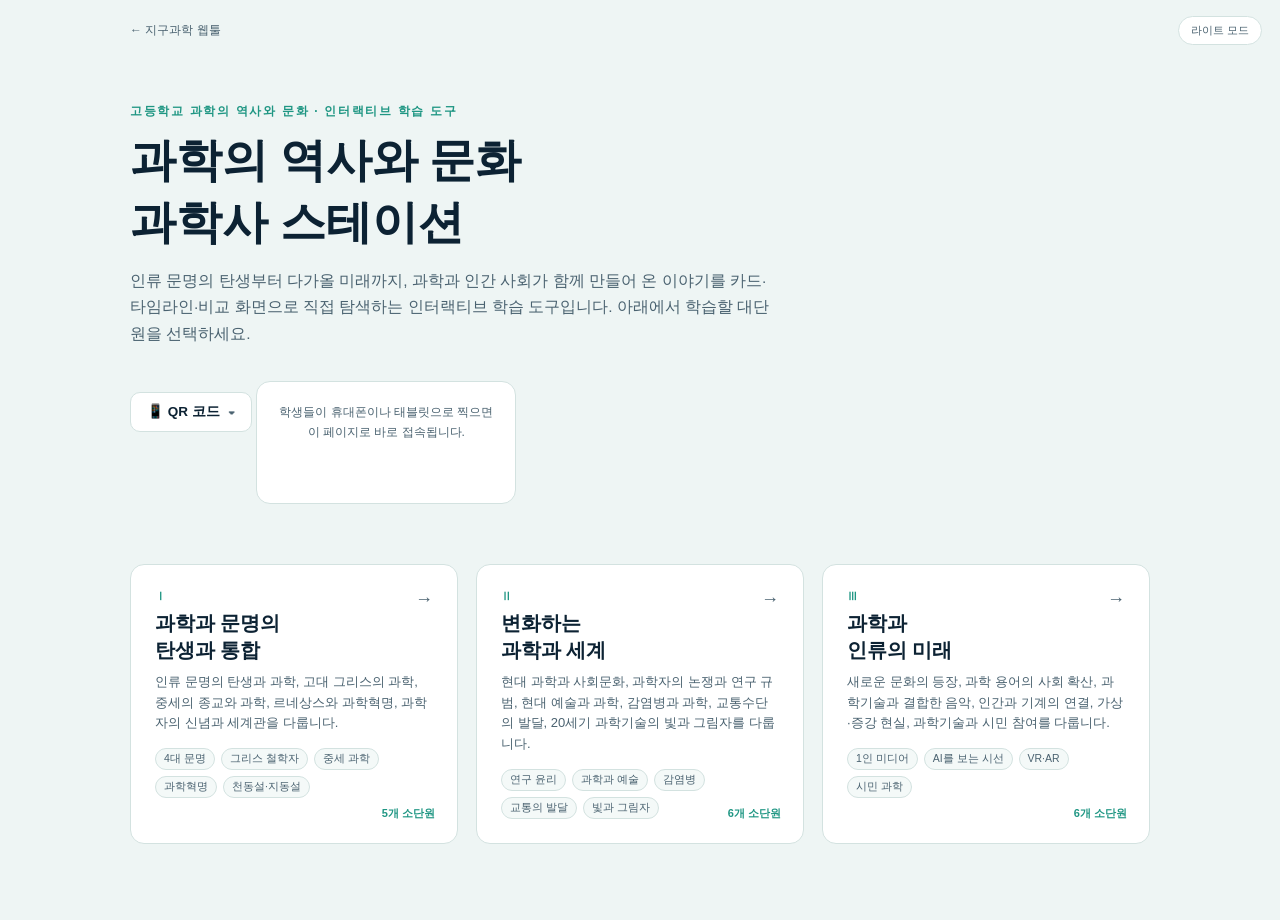
==== index.html @ 6cb3e7d2 "fix: QR 안내 문구 오타 수정 (해드폰 → 휴대폰이나 태블릿)" ====
<!DOCTYPE html>
<html lang="ko">
<head>
<meta charset="utf-8">
<meta name="viewport" content="width=device-width, initial-scale=1">
<title>과학의 역사와 문화 — 인터랙티브 학습 도구</title>
<link rel="stylesheet" href="assets/theme.css">
<style>
  body { display: block; }
  .hero { padding: 64px 30px 30px; max-width: 1080px; margin: 0 auto; }
  .hero .eyebrow { font-size: 12px; letter-spacing: .14em; text-transform: uppercase; color: var(--teal); font-weight: 700; }
  .hero h1 { font-size: clamp(30px, 5vw, 46px); margin: 10px 0 14px; text-wrap: balance; }
  .hero p { color: var(--mist); font-size: 15.5px; line-height: 1.7; max-width: 640px; margin: 0; }

  .grid { max-width: 1080px; margin: 30px auto 20px; padding: 0 30px; display: grid; grid-template-columns: repeat(auto-fit, minmax(280px, 1fr)); gap: 18px; }
  .unit-card { display: block; background: var(--panel); border: 1px solid var(--line); border-radius: 14px; padding: 24px; text-decoration: none; color: inherit; transition: border-color .15s, transform .15s; position: relative; overflow: hidden; }
  .unit-card:hover { border-color: var(--teal-dim); transform: translateY(-2px); }
  .unit-card .chapter { font-size: 11px; letter-spacing: .08em; text-transform: uppercase; color: var(--teal); font-weight: 700; margin-bottom: 6px; }
  .unit-card h3 { font-size: 20px; margin: 0 0 8px; }
  .unit-card p { color: var(--mist); font-size: 13px; line-height: 1.6; margin: 0 0 14px; min-height: 60px; }
  .unit-card .topics { display: flex; flex-wrap: wrap; gap: 6px; }
  .unit-card .topics span { font-size: 10.5px; padding: 3px 8px; border-radius: 999px; background: var(--panel-2); border: 1px solid var(--line); color: var(--mist); }
  .unit-card .go { position: absolute; top: 24px; right: 24px; color: var(--mist); font-size: 18px; }
  .unit-card .count { position: absolute; bottom: 22px; right: 22px; font-size: 11px; color: var(--teal); font-weight: 700; }

  .part-label { max-width: 1080px; margin: 0 auto; padding: 30px 30px 0; font-size: 12px; letter-spacing: .1em; text-transform: uppercase; color: var(--mist); font-weight: 700; }
  .tips { max-width: 1080px; margin: 16px auto 70px; padding: 0 30px; display: grid; grid-template-columns: repeat(auto-fit, minmax(240px, 1fr)); gap: 14px; }
  .tip-card { background: var(--panel-2); border: 1px solid var(--line); border-radius: 12px; padding: 16px 18px; }
  .tip-card .num { font-family: Georgia, serif; font-size: 22px; color: var(--teal); font-weight: 700; }
  .tip-card h4 { font-size: 14px; margin: 6px 0 4px; }
  .tip-card p { font-size: 12.5px; color: var(--mist); line-height: 1.6; margin: 0; }
  .back-link { max-width: 1080px; margin: 20px auto 0; padding: 0 30px; }
  .back-link a { color: var(--mist); font-size: 12px; text-decoration: none; }
  .back-link a:hover { color: var(--teal); }

  .qr-block { margin-top: 22px; }
  .qr-toggle {
    display: inline-flex; align-items: center; gap: 8px;
    background: var(--panel); border: 1px solid var(--line); color: var(--ink);
    border-radius: 10px; padding: 10px 16px; font-size: 13.5px; font-weight: 700;
    cursor: pointer; font-family: inherit;
  }
  .qr-toggle:hover { border-color: var(--teal-dim); }
  .qr-toggle .qr-caret { color: var(--mist); transition: transform .15s; display: inline-block; }
  .qr-toggle.open .qr-caret { transform: rotate(180deg); }
  .qr-panel {
    margin-top: 12px; background: var(--panel); border: 1px solid var(--line);
    border-radius: 14px; padding: 20px; display: inline-flex; flex-direction: column;
    align-items: center; gap: 10px; max-width: 260px;
  }
  .qr-panel .qr-code { background: #fff; padding: 10px; border-radius: 8px; line-height: 0; }
  .qr-panel .qr-code svg { display: block; width: 160px; height: 160px; }
  .qr-panel .qr-url { color: var(--mist); font-size: 11.5px; word-break: break-all; margin: 0; text-align: center; }
  .qr-panel .qr-hint { color: var(--mist); font-size: 12px; margin: 0; text-align: center; }
</style>
</head>
<body>

<div class="back-link"><a href="https://wmfsljy-coder.github.io/science-teacher-hub/">← 지구과학 웹툴</a></div>

<div class="hero">
  <div class="eyebrow">고등학교 과학의 역사와 문화 · 인터랙티브 학습 도구</div>
  <h1 class="display">과학의 역사와 문화<br>과학사 스테이션</h1>
  <p>인류 문명의 탄생부터 다가올 미래까지, 과학과 인간 사회가 함께 만들어 온 이야기를 카드·타임라인·비교 화면으로 직접 탐색하는 인터랙티브 학습 도구입니다. 아래에서 학습할 대단원을 선택하세요.</p>
  <div class="qr-block">
    <button class="qr-toggle" id="qrToggle" type="button" aria-expanded="false">
      <span>📱 QR 코드</span><span class="qr-caret">▾</span>
    </button>
    <div class="qr-panel" id="qrPanel" hidden>
      <p class="qr-hint">학생들이 휴대폰이나 태블릿으로 찍으면 이 페이지로 바로 접속됩니다.</p>
      <div class="qr-code" id="qrCode"></div>
      <p class="qr-url" id="qrUrl"></p>
    </div>
  </div>
</div>

<div class="grid">
  <a class="unit-card" href="1/">
    <div class="chapter">Ⅰ</div>
    <h3 class="display">과학과 문명의<br>탄생과 통합</h3>
    <p>인류 문명의 탄생과 과학, 고대 그리스의 과학, 중세의 종교와 과학, 르네상스와 과학혁명, 과학자의 신념과 세계관을 다룹니다.</p>
    <div class="topics"><span>4대 문명</span><span>그리스 철학자</span><span>중세 과학</span><span>과학혁명</span><span>천동설·지동설</span></div>
    <div class="go">→</div>
    <div class="count">5개 소단원</div>
  </a>
  <a class="unit-card" href="2/">
    <div class="chapter">Ⅱ</div>
    <h3 class="display">변화하는<br>과학과 세계</h3>
    <p>현대 과학과 사회문화, 과학자의 논쟁과 연구 규범, 현대 예술과 과학, 감염병과 과학, 교통수단의 발달, 20세기 과학기술의 빛과 그림자를 다룹니다.</p>
    <div class="topics"><span>연구 윤리</span><span>과학과 예술</span><span>감염병</span><span>교통의 발달</span><span>빛과 그림자</span></div>
    <div class="go">→</div>
    <div class="count">6개 소단원</div>
  </a>
  <a class="unit-card" href="3/">
    <div class="chapter">Ⅲ</div>
    <h3 class="display">과학과<br>인류의 미래</h3>
    <p>새로운 문화의 등장, 과학 용어의 사회 확산, 과학기술과 결합한 음악, 인간과 기계의 연결, 가상·증강 현실, 과학기술과 시민 참여를 다룹니다.</p>
    <div class="topics"><span>1인 미디어</span><span>AI를 보는 시선</span><span>VR·AR</span><span>시민 과학</span></div>
    <div class="go">→</div>
    <div class="count">6개 소단원</div>
  </a>
</div>

<button class="theme-toggle" id="themeToggle">라이트 모드</button>
<script src="assets/theme.js"></script>
<script src="assets/qrcode.js"></script>
<script>
(function () {
  var toggle = document.getElementById("qrToggle");
  var panel = document.getElementById("qrPanel");
  var holder = document.getElementById("qrCode");
  var urlEl = document.getElementById("qrUrl");
  var pageUrl = "https://wmfsljy-coder.github.io/science-history-culture/";
  var built = false;
  toggle.addEventListener("click", function () {
    var willOpen = panel.hidden;
    panel.hidden = !willOpen;
    toggle.setAttribute("aria-expanded", String(willOpen));
    toggle.classList.toggle("open", willOpen);
    if (willOpen && !built) {
      var qr = qrcode(0, "M");
      qr.addData(pageUrl);
      qr.make();
      holder.innerHTML = qr.createSvgTag(4);
      urlEl.textContent = pageUrl;
      built = true;
    }
  });
})();
</script>
</body>
</html>
---- assets/theme.css ----
:root {
  --abyss: #061621;
  --panel: #0c2438;
  --panel-2: #102c44;
  --rail: #081b2b;
  --foam: #eaf3f2;
  --mist: #a9c3ca;
  --teal: #3fc9b0;
  --teal-dim: #2a8f7c;
  --coral: #f2965c;
  --cold: #6fa8e0;
  --violet: #b79cf0;
  --line: #1c3c52;
  --ink: #eaf3f2;
}
:root[data-theme="light"] {
  --abyss: #eef5f4;
  --panel: #ffffff;
  --panel-2: #f4f9f8;
  --rail: #e2edec;
  --foam: #0c2233;
  --mist: #4a6270;
  --teal: #1f9683;
  --teal-dim: #17765f;
  --coral: #d97a3f;
  --cold: #3a72b8;
  --violet: #7c5cc4;
  --line: #d3e2e0;
  --ink: #0c2233;
}
@media (prefers-color-scheme: light) {
  :root:not([data-theme="dark"]) {
    --abyss: #eef5f4; --panel: #ffffff; --panel-2: #f4f9f8; --rail: #e2edec;
    --foam: #0c2233; --mist: #4a6270; --teal: #1f9683; --teal-dim: #17765f;
    --coral: #d97a3f; --cold: #3a72b8; --violet: #7c5cc4; --line: #d3e2e0; --ink: #0c2233;
  }
}
* { box-sizing: border-box; }
html, body { height: 100%; }
body {
  margin: 0;
  background: var(--abyss);
  color: var(--ink);
  font-family: "Segoe UI", -apple-system, BlinkMacSystemFont, "Malgun Gothic", "Apple SD Gothic Neo", sans-serif;
  min-height: 100vh;
  overflow-x: hidden;
}
.display { font-family: Georgia, "Noto Serif KR", "Batang", serif; }
.mono { font-family: "Consolas", ui-monospace, "SFMono-Regular", Menlo, monospace; font-variant-numeric: tabular-nums; }

.app { display: grid; grid-template-columns: minmax(180px, 220px) 1fr; min-height: 100vh; }
@media (max-width: 760px) {
  .app { grid-template-columns: 1fr; }
  .rail { flex-direction: row !important; overflow-x: auto; height: auto !important; position: static !important; }
}

.rail {
  background: var(--rail);
  border-right: 1px solid var(--line);
  display: flex; flex-direction: column;
  padding: 20px 10px; gap: 4px;
  height: 100vh; position: sticky; top: 0;
}
.brand { padding: 6px 10px 18px; border-bottom: 1px solid var(--line); margin-bottom: 10px; }
.brand a.home { color: var(--mist); font-size: 11px; text-decoration: none; }
.brand a.home:hover { color: var(--teal); }
.brand .eyebrow { font-size: 10px; letter-spacing: .14em; text-transform: uppercase; color: var(--teal); font-weight: 600; }
.brand h1 { font-size: 18px; margin: 4px 0 0; line-height: 1.25; }
.tab-btn {
  display: flex; align-items: center; gap: 10px;
  background: transparent; border: 1px solid transparent; color: var(--mist);
  text-align: left; padding: 10px; border-radius: 8px; cursor: pointer;
  font-size: 13.5px; font-weight: 500; transition: background .15s,color .15s,border-color .15s;
}
.tab-btn .num { font-family: ui-monospace, Consolas, monospace; font-size: 11px; color: var(--mist); opacity: .6; width: 16px; }
.tab-btn:hover { background: var(--panel-2); color: var(--foam); }
.tab-btn.active { background: linear-gradient(90deg, rgba(63,201,176,.16), rgba(63,201,176,.03)); border-color: var(--teal-dim); color: var(--foam); }
.tab-btn.active .num { color: var(--teal); opacity: 1; }

main { padding: 26px 30px 60px; max-width: 980px; }
.stage-head { margin-bottom: 16px; }
.stage-head .eyebrow { font-size: 11px; letter-spacing: .12em; text-transform: uppercase; color: var(--teal); font-weight: 700; }
.stage-head h2 { font-size: 26px; margin: 4px 0 8px; text-wrap: balance; }
.stage-head p { color: var(--mist); font-size: 14.5px; line-height: 1.65; max-width: 640px; margin: 0; }

.stage-card { background: var(--panel); border: 1px solid var(--line); border-radius: 14px; overflow: hidden; margin-top: 18px; box-shadow: 0 8px 30px rgba(0,0,0,.18); }
.canvas-wrap { position: relative; background: var(--panel-2); border-bottom: 1px solid var(--line); }
canvas { display: block; width: 100%; height: auto; touch-action: none; }
.badge-row { position: absolute; top: 12px; left: 12px; display: flex; gap: 6px; flex-wrap: wrap; }
.badge { font-size: 11px; padding: 4px 9px; border-radius: 999px; background: rgba(6,22,33,.6); color: var(--foam); border: 1px solid var(--line); backdrop-filter: blur(3px); }
:root[data-theme="light"] .badge { background: rgba(255,255,255,.8); }

.controls { padding: 16px 20px 20px; display: flex; flex-wrap: wrap; gap: 22px; }
.ctrl-group { display: flex; flex-direction: column; gap: 8px; min-width: 170px; flex: 1; }
.ctrl-label { font-size: 11px; letter-spacing: .06em; text-transform: uppercase; color: var(--mist); font-weight: 700; display: flex; justify-content: space-between; }
.ctrl-label .val { color: var(--teal); }
input[type="range"] { -webkit-appearance: none; width: 100%; height: 4px; border-radius: 3px; background: var(--line); outline: none; }
input[type="range"]::-webkit-slider-thumb { -webkit-appearance: none; width: 16px; height: 16px; border-radius: 50%; background: var(--teal); border: 2px solid var(--panel); box-shadow: 0 0 0 1px var(--teal-dim); cursor: pointer; }
input[type="range"]::-moz-range-thumb { width: 16px; height: 16px; border-radius: 50%; background: var(--teal); border: 2px solid var(--panel); cursor: pointer; }
.toggle-row { display: flex; gap: 8px; flex-wrap: wrap; }
.chip { border: 1px solid var(--line); background: var(--panel-2); color: var(--mist); padding: 7px 13px; border-radius: 999px; font-size: 12.5px; font-weight: 600; cursor: pointer; transition: all .15s; }
.chip.on { background: var(--teal); border-color: var(--teal); color: #04231d; }
.chip.warm.on { background: var(--coral); border-color: var(--coral); color: #331700; }
.chip.cold.on { background: var(--cold); border-color: var(--cold); color: #04182f; }
.chip.violet.on { background: var(--violet); border-color: var(--violet); color: #1c1033; }
.chip:focus-visible, .tab-btn:focus-visible, button:focus-visible { outline: 2px solid var(--teal); outline-offset: 2px; }
.seg { display: flex; border: 1px solid var(--line); border-radius: 999px; overflow: hidden; width: fit-content; flex-wrap: wrap; }
.seg button { border: none; background: var(--panel-2); color: var(--mist); padding: 7px 14px; font-size: 12.5px; font-weight: 600; cursor: pointer; }
.seg button.on { background: var(--teal); color: #04231d; }

.readout { display: flex; align-items: center; gap: 10px; background: var(--panel-2); border: 1px solid var(--line); border-radius: 10px; padding: 10px 14px; }
.readout .dot { width: 10px; height: 10px; border-radius: 50%; flex: none; }
.readout .txt { font-size: 12.5px; color: var(--foam); line-height: 1.5; }
.readout .txt b { color: var(--teal); }

.info-card { margin: 0 20px 20px; padding: 14px 16px; border-radius: 10px; background: var(--panel-2); border: 1px solid var(--line); font-size: 13px; line-height: 1.7; color: var(--mist); min-height: 22px; }
.info-card b { color: var(--foam); }
.info-card .tag { display: inline-block; font-size: 10.5px; font-weight: 700; letter-spacing: .05em; padding: 2px 8px; border-radius: 999px; margin-right: 8px; }

.foot-note { color: var(--mist); font-size: 11.5px; padding: 0 20px 18px; opacity: .75; }
.theme-toggle { position: fixed; top: 16px; right: 18px; background: var(--panel); border: 1px solid var(--line); color: var(--mist); border-radius: 999px; padding: 6px 12px; font-size: 11px; cursor: pointer; z-index: 10; }

@media (prefers-reduced-motion: reduce) { * { animation-duration: .001ms !important; transition-duration: .001ms !important; } }

/* ---- shared extra components (history/culture style pages) ---- */
.card-grid { display: grid; grid-template-columns: repeat(auto-fit, minmax(150px, 1fr)); gap: 10px; padding: 16px 20px 0; }
.pick-card { background: var(--panel-2); border: 1px solid var(--line); border-radius: 10px; padding: 14px; text-align: left; cursor: pointer; transition: border-color .15s, background .15s; color: var(--ink); font-family: inherit; }
.pick-card:hover { border-color: var(--teal-dim); }
.pick-card.on { border-color: var(--teal); background: linear-gradient(160deg, rgba(63,201,176,.14), rgba(63,201,176,.02)); }
.pick-card .pc-ico { font-size: 22px; margin-bottom: 6px; }
.pick-card .pc-name { font-weight: 700; font-size: 13.5px; margin-bottom: 2px; }
.pick-card .pc-sub { font-size: 11px; color: var(--mist); }
.detail-panel { margin: 14px 20px 20px; padding: 16px 18px; border-radius: 10px; background: var(--panel-2); border: 1px solid var(--line); font-size: 13px; line-height: 1.75; color: var(--mist); }
.detail-panel b { color: var(--foam); }
.detail-panel h4 { margin: 0 0 8px; color: var(--foam); font-size: 15px; }

.mini-grid { display: grid; grid-template-columns: repeat(auto-fit, minmax(150px, 1fr)); gap: 10px; margin: 14px 20px 24px; }
.mini-card { background: var(--panel-2); border: 1px solid var(--line); border-radius: 10px; padding: 12px 14px; }
.mini-card .mi-ico { font-size: 20px; margin-bottom: 6px; }
.mini-card h4 { margin: 0 0 4px; font-size: 13.5px; color: var(--foam); }
.mini-card p { margin: 0; font-size: 12px; line-height: 1.55; color: var(--mist); }

.timeline-wrap { padding: 26px 24px 20px; }
.timeline-track { position: relative; height: 6px; background: var(--line); border-radius: 3px; margin: 40px 6px 30px; }
.timeline-fill { position: absolute; top: 0; left: 0; height: 100%; background: var(--teal); border-radius: 3px; }
.timeline-dot { position: absolute; top: 50%; width: 14px; height: 14px; border-radius: 50%; background: var(--panel); border: 3px solid var(--line); transform: translate(-50%, -50%); cursor: pointer; transition: border-color .15s, background .15s; }
.timeline-dot.on { border-color: var(--teal); background: var(--teal); }
.timeline-dot .td-label { position: absolute; top: 18px; left: 50%; transform: translateX(-50%); font-size: 10.5px; color: var(--mist); white-space: nowrap; }
.timeline-dot.on .td-label { color: var(--foam); font-weight: 700; }

.era-grid { display: grid; grid-template-columns: repeat(auto-fit, minmax(130px, 1fr)); gap: 8px; padding: 0 20px 16px; }
.era-btn { background: var(--panel-2); border: 1px solid var(--line); color: var(--mist); padding: 10px 8px; border-radius: 8px; font-size: 12px; font-weight: 600; cursor: pointer; text-align: center; }
.era-btn.on { background: var(--teal); border-color: var(--teal); color: #04231d; }

.compare-wrap { display: grid; grid-template-columns: 1fr 1fr; gap: 14px; padding: 0 20px 20px; }
@media (max-width: 640px) { .compare-wrap { grid-template-columns: 1fr; } }
.compare-col { background: var(--panel-2); border: 1px solid var(--line); border-radius: 10px; padding: 14px 16px; }
.compare-col h4 { margin: 0 0 8px; font-size: 13.5px; color: var(--teal); }
.compare-col p { margin: 0; font-size: 12.5px; line-height: 1.7; color: var(--mist); }
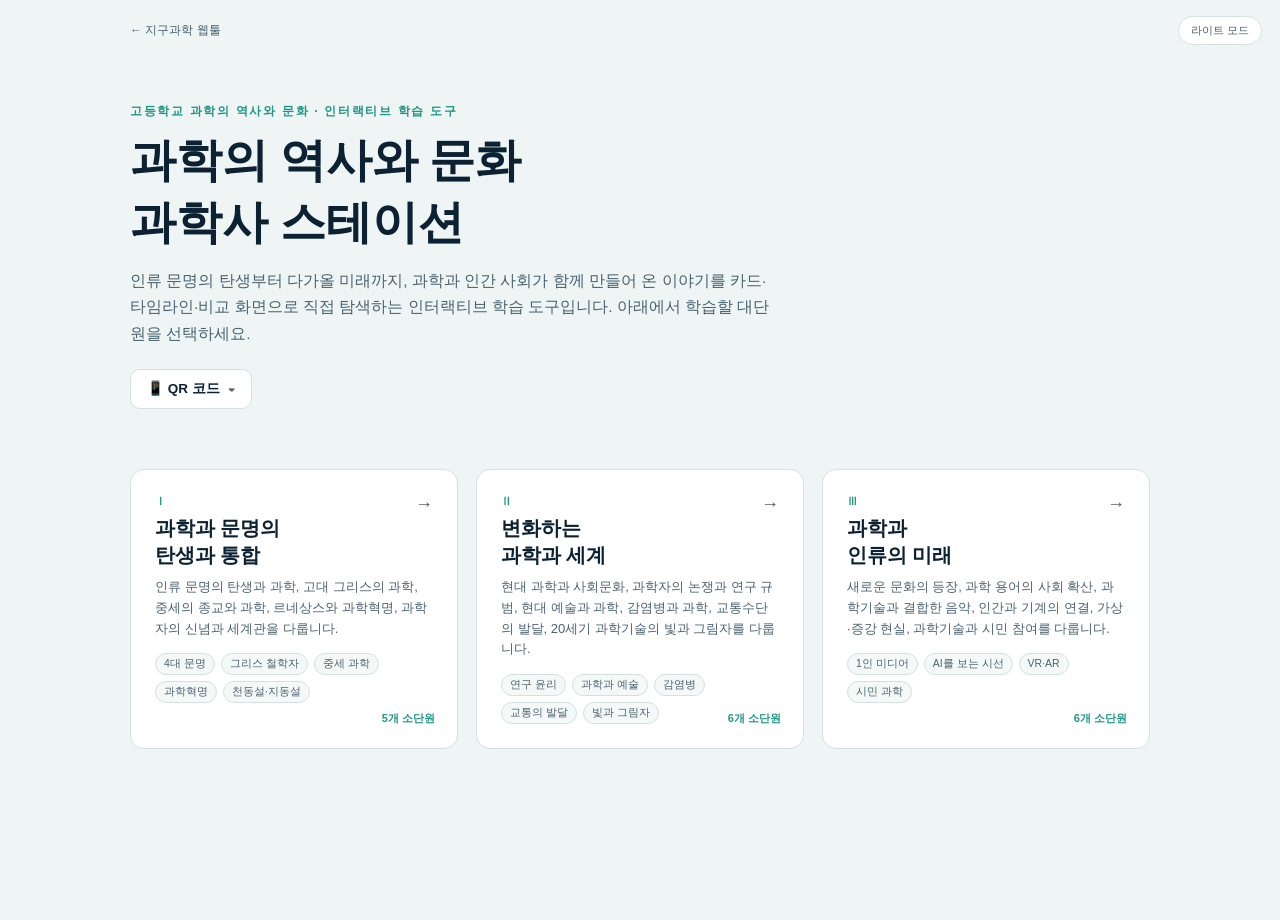
==== commit 2d2b6664: "fix: QR 패널이 hidden 상태에서도 항상 보이던 CSS 우선순위 버그 수정 (.qr-panel[hidden] 규칙 추가)" ====
--- a/index.html
+++ b/index.html
@@ -48,6 +48,7 @@
     border-radius: 14px; padding: 20px; display: inline-flex; flex-direction: column;
     align-items: center; gap: 10px; max-width: 260px;
   }
+  .qr-panel[hidden] { display: none; }
   .qr-panel .qr-code { background: #fff; padding: 10px; border-radius: 8px; line-height: 0; }
   .qr-panel .qr-code svg { display: block; width: 160px; height: 160px; }
   .qr-panel .qr-url { color: var(--mist); font-size: 11.5px; word-break: break-all; margin: 0; text-align: center; }
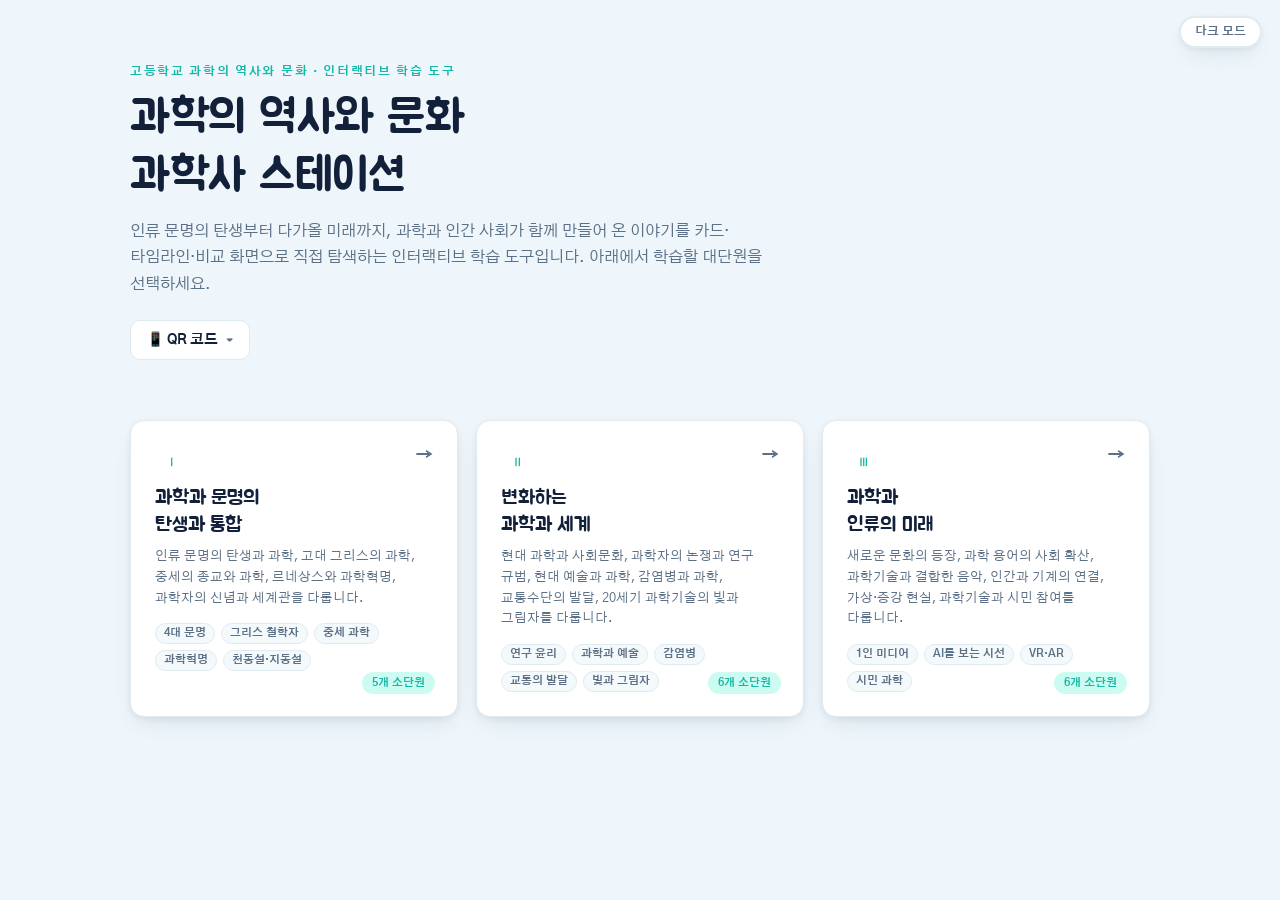
==== commit cfc93f20: "feat: 학생 화면을 과목 안으로 한정(허브 링크는 교사 기기에서만), 모바일 테마 버튼 수정, 우리 반 공유 부품 Co-Authored-By: Claude Fable 5.1 <" ====
--- a/index.html
+++ b/index.html
@@ -1,133 +1,133 @@
-<!DOCTYPE html>
-<html lang="ko">
-<head>
-<meta charset="utf-8">
-<meta name="viewport" content="width=device-width, initial-scale=1">
-<title>과학의 역사와 문화 — 인터랙티브 학습 도구</title>
-<link rel="stylesheet" href="assets/theme.css">
-<style>
-  body { display: block; }
-  .hero { padding: 64px 30px 30px; max-width: 1080px; margin: 0 auto; }
-  .hero .eyebrow { font-size: 12px; letter-spacing: .14em; text-transform: uppercase; color: var(--teal); font-weight: 700; }
-  .hero h1 { font-size: clamp(30px, 5vw, 46px); margin: 10px 0 14px; text-wrap: balance; }
-  .hero p { color: var(--mist); font-size: 15.5px; line-height: 1.7; max-width: 640px; margin: 0; }
-
-  .grid { max-width: 1080px; margin: 30px auto 20px; padding: 0 30px; display: grid; grid-template-columns: repeat(auto-fit, minmax(280px, 1fr)); gap: 18px; }
-  .unit-card { display: block; background: var(--panel); border: 1px solid var(--line); border-radius: 14px; padding: 24px; text-decoration: none; color: inherit; transition: border-color .15s, transform .15s; position: relative; overflow: hidden; }
-  .unit-card:hover { border-color: var(--teal-dim); transform: translateY(-2px); }
-  .unit-card .chapter { font-size: 11px; letter-spacing: .08em; text-transform: uppercase; color: var(--teal); font-weight: 700; margin-bottom: 6px; }
-  .unit-card h3 { font-size: 20px; margin: 0 0 8px; }
-  .unit-card p { color: var(--mist); font-size: 13px; line-height: 1.6; margin: 0 0 14px; min-height: 60px; }
-  .unit-card .topics { display: flex; flex-wrap: wrap; gap: 6px; }
-  .unit-card .topics span { font-size: 10.5px; padding: 3px 8px; border-radius: 999px; background: var(--panel-2); border: 1px solid var(--line); color: var(--mist); }
-  .unit-card .go { position: absolute; top: 24px; right: 24px; color: var(--mist); font-size: 18px; }
-  .unit-card .count { position: absolute; bottom: 22px; right: 22px; font-size: 11px; color: var(--teal); font-weight: 700; }
-
-  .part-label { max-width: 1080px; margin: 0 auto; padding: 30px 30px 0; font-size: 12px; letter-spacing: .1em; text-transform: uppercase; color: var(--mist); font-weight: 700; }
-  .tips { max-width: 1080px; margin: 16px auto 70px; padding: 0 30px; display: grid; grid-template-columns: repeat(auto-fit, minmax(240px, 1fr)); gap: 14px; }
-  .tip-card { background: var(--panel-2); border: 1px solid var(--line); border-radius: 12px; padding: 16px 18px; }
-  .tip-card .num { font-family: Georgia, serif; font-size: 22px; color: var(--teal); font-weight: 700; }
-  .tip-card h4 { font-size: 14px; margin: 6px 0 4px; }
-  .tip-card p { font-size: 12.5px; color: var(--mist); line-height: 1.6; margin: 0; }
-  .back-link { max-width: 1080px; margin: 20px auto 0; padding: 0 30px; }
-  .back-link a { color: var(--mist); font-size: 12px; text-decoration: none; }
-  .back-link a:hover { color: var(--teal); }
-
-  .qr-block { margin-top: 22px; }
-  .qr-toggle {
-    display: inline-flex; align-items: center; gap: 8px;
-    background: var(--panel); border: 1px solid var(--line); color: var(--ink);
-    border-radius: 10px; padding: 10px 16px; font-size: 13.5px; font-weight: 700;
-    cursor: pointer; font-family: inherit;
-  }
-  .qr-toggle:hover { border-color: var(--teal-dim); }
-  .qr-toggle .qr-caret { color: var(--mist); transition: transform .15s; display: inline-block; }
-  .qr-toggle.open .qr-caret { transform: rotate(180deg); }
-  .qr-panel {
-    margin-top: 12px; background: var(--panel); border: 1px solid var(--line);
-    border-radius: 14px; padding: 20px; display: inline-flex; flex-direction: column;
-    align-items: center; gap: 10px; max-width: 260px;
-  }
-  .qr-panel[hidden] { display: none; }
-  .qr-panel .qr-code { background: #fff; padding: 10px; border-radius: 8px; line-height: 0; }
-  .qr-panel .qr-code svg { display: block; width: 160px; height: 160px; }
-  .qr-panel .qr-url { color: var(--mist); font-size: 11.5px; word-break: break-all; margin: 0; text-align: center; }
-  .qr-panel .qr-hint { color: var(--mist); font-size: 12px; margin: 0; text-align: center; }
-</style>
-</head>
-<body>
-
-<div class="back-link"><a href="https://wmfsljy-coder.github.io/science-teacher-hub/">← 지구과학 웹툴</a></div>
-
-<div class="hero">
-  <div class="eyebrow">고등학교 과학의 역사와 문화 · 인터랙티브 학습 도구</div>
-  <h1 class="display">과학의 역사와 문화<br>과학사 스테이션</h1>
-  <p>인류 문명의 탄생부터 다가올 미래까지, 과학과 인간 사회가 함께 만들어 온 이야기를 카드·타임라인·비교 화면으로 직접 탐색하는 인터랙티브 학습 도구입니다. 아래에서 학습할 대단원을 선택하세요.</p>
-  <div class="qr-block">
-    <button class="qr-toggle" id="qrToggle" type="button" aria-expanded="false">
-      <span>📱 QR 코드</span><span class="qr-caret">▾</span>
-    </button>
-    <div class="qr-panel" id="qrPanel" hidden>
-      <p class="qr-hint">학생들이 휴대폰이나 태블릿으로 찍으면 이 페이지로 바로 접속됩니다.</p>
-      <div class="qr-code" id="qrCode"></div>
-      <p class="qr-url" id="qrUrl"></p>
-    </div>
-  </div>
-</div>
-
-<div class="grid">
-  <a class="unit-card" href="1/">
-    <div class="chapter">Ⅰ</div>
-    <h3 class="display">과학과 문명의<br>탄생과 통합</h3>
-    <p>인류 문명의 탄생과 과학, 고대 그리스의 과학, 중세의 종교와 과학, 르네상스와 과학혁명, 과학자의 신념과 세계관을 다룹니다.</p>
-    <div class="topics"><span>4대 문명</span><span>그리스 철학자</span><span>중세 과학</span><span>과학혁명</span><span>천동설·지동설</span></div>
-    <div class="go">→</div>
-    <div class="count">5개 소단원</div>
-  </a>
-  <a class="unit-card" href="2/">
-    <div class="chapter">Ⅱ</div>
-    <h3 class="display">변화하는<br>과학과 세계</h3>
-    <p>현대 과학과 사회문화, 과학자의 논쟁과 연구 규범, 현대 예술과 과학, 감염병과 과학, 교통수단의 발달, 20세기 과학기술의 빛과 그림자를 다룹니다.</p>
-    <div class="topics"><span>연구 윤리</span><span>과학과 예술</span><span>감염병</span><span>교통의 발달</span><span>빛과 그림자</span></div>
-    <div class="go">→</div>
-    <div class="count">6개 소단원</div>
-  </a>
-  <a class="unit-card" href="3/">
-    <div class="chapter">Ⅲ</div>
-    <h3 class="display">과학과<br>인류의 미래</h3>
-    <p>새로운 문화의 등장, 과학 용어의 사회 확산, 과학기술과 결합한 음악, 인간과 기계의 연결, 가상·증강 현실, 과학기술과 시민 참여를 다룹니다.</p>
-    <div class="topics"><span>1인 미디어</span><span>AI를 보는 시선</span><span>VR·AR</span><span>시민 과학</span></div>
-    <div class="go">→</div>
-    <div class="count">6개 소단원</div>
-  </a>
-</div>
-
-<button class="theme-toggle" id="themeToggle">라이트 모드</button>
-<script src="assets/theme.js"></script>
-<script src="assets/qrcode.js"></script>
-<script>
-(function () {
-  var toggle = document.getElementById("qrToggle");
-  var panel = document.getElementById("qrPanel");
-  var holder = document.getElementById("qrCode");
-  var urlEl = document.getElementById("qrUrl");
-  var pageUrl = "https://wmfsljy-coder.github.io/science-history-culture/";
-  var built = false;
-  toggle.addEventListener("click", function () {
-    var willOpen = panel.hidden;
-    panel.hidden = !willOpen;
-    toggle.setAttribute("aria-expanded", String(willOpen));
-    toggle.classList.toggle("open", willOpen);
-    if (willOpen && !built) {
-      var qr = qrcode(0, "M");
-      qr.addData(pageUrl);
-      qr.make();
-      holder.innerHTML = qr.createSvgTag(4);
-      urlEl.textContent = pageUrl;
-      built = true;
-    }
-  });
-})();
-</script>
-</body>
-</html>
+<!DOCTYPE html>
+<html lang="ko">
+<head>
+<meta charset="utf-8">
+<meta name="viewport" content="width=device-width, initial-scale=1">
+<title>과학의 역사와 문화 — 인터랙티브 학습 도구</title>
+<link rel="stylesheet" href="assets/theme.css">
+<style>
+  body { display: block; }
+  .hero { padding: 64px 30px 30px; max-width: 1080px; margin: 0 auto; }
+  .hero .eyebrow { font-size: 12px; letter-spacing: .14em; text-transform: uppercase; color: var(--teal); font-weight: 700; }
+  .hero h1 { font-size: clamp(30px, 5vw, 46px); margin: 10px 0 14px; text-wrap: balance; }
+  .hero p { color: var(--mist); font-size: 15.5px; line-height: 1.7; max-width: 640px; margin: 0; }
+
+  .grid { max-width: 1080px; margin: 30px auto 20px; padding: 0 30px; display: grid; grid-template-columns: repeat(auto-fit, minmax(280px, 1fr)); gap: 18px; }
+  .unit-card { display: block; background: var(--panel); border: 1px solid var(--line); border-radius: 14px; padding: 24px; text-decoration: none; color: inherit; transition: border-color .15s, transform .15s; position: relative; overflow: hidden; }
+  .unit-card:hover { border-color: var(--teal-dim); transform: translateY(-2px); }
+  .unit-card .chapter { font-size: 11px; letter-spacing: .08em; text-transform: uppercase; color: var(--teal); font-weight: 700; margin-bottom: 6px; }
+  .unit-card h3 { font-size: 20px; margin: 0 0 8px; }
+  .unit-card p { color: var(--mist); font-size: 13px; line-height: 1.6; margin: 0 0 14px; min-height: 60px; }
+  .unit-card .topics { display: flex; flex-wrap: wrap; gap: 6px; }
+  .unit-card .topics span { font-size: 10.5px; padding: 3px 8px; border-radius: 999px; background: var(--panel-2); border: 1px solid var(--line); color: var(--mist); }
+  .unit-card .go { position: absolute; top: 24px; right: 24px; color: var(--mist); font-size: 18px; }
+  .unit-card .count { position: absolute; bottom: 22px; right: 22px; font-size: 11px; color: var(--teal); font-weight: 700; }
+
+  .part-label { max-width: 1080px; margin: 0 auto; padding: 30px 30px 0; font-size: 12px; letter-spacing: .1em; text-transform: uppercase; color: var(--mist); font-weight: 700; }
+  .tips { max-width: 1080px; margin: 16px auto 70px; padding: 0 30px; display: grid; grid-template-columns: repeat(auto-fit, minmax(240px, 1fr)); gap: 14px; }
+  .tip-card { background: var(--panel-2); border: 1px solid var(--line); border-radius: 12px; padding: 16px 18px; }
+  .tip-card .num { font-family: Georgia, serif; font-size: 22px; color: var(--teal); font-weight: 700; }
+  .tip-card h4 { font-size: 14px; margin: 6px 0 4px; }
+  .tip-card p { font-size: 12.5px; color: var(--mist); line-height: 1.6; margin: 0; }
+  .back-link { max-width: 1080px; margin: 20px auto 0; padding: 0 30px; }
+  .back-link a { color: var(--mist); font-size: 12px; text-decoration: none; }
+  .back-link a:hover { color: var(--teal); }
+
+  .qr-block { margin-top: 22px; }
+  .qr-toggle {
+    display: inline-flex; align-items: center; gap: 8px;
+    background: var(--panel); border: 1px solid var(--line); color: var(--ink);
+    border-radius: 10px; padding: 10px 16px; font-size: 13.5px; font-weight: 700;
+    cursor: pointer; font-family: inherit;
+  }
+  .qr-toggle:hover { border-color: var(--teal-dim); }
+  .qr-toggle .qr-caret { color: var(--mist); transition: transform .15s; display: inline-block; }
+  .qr-toggle.open .qr-caret { transform: rotate(180deg); }
+  .qr-panel {
+    margin-top: 12px; background: var(--panel); border: 1px solid var(--line);
+    border-radius: 14px; padding: 20px; display: inline-flex; flex-direction: column;
+    align-items: center; gap: 10px; max-width: 260px;
+  }
+  .qr-panel[hidden] { display: none; }
+  .qr-panel .qr-code { background: #fff; padding: 10px; border-radius: 8px; line-height: 0; }
+  .qr-panel .qr-code svg { display: block; width: 160px; height: 160px; }
+  .qr-panel .qr-url { color: var(--mist); font-size: 11.5px; word-break: break-all; margin: 0; text-align: center; }
+  .qr-panel .qr-hint { color: var(--mist); font-size: 12px; margin: 0; text-align: center; }
+</style>
+</head>
+<body>
+
+<div class="back-link"><a href="https://wmfsljy-coder.github.io/science-teacher-hub/">← 지구과학 웹툴</a></div><script>try{if(localStorage.getItem("sth-teacher")!=="1")document.currentScript.previousElementSibling.remove()}catch(e){document.currentScript.previousElementSibling.remove()}</script>
+
+<div class="hero">
+  <div class="eyebrow">고등학교 과학의 역사와 문화 · 인터랙티브 학습 도구</div>
+  <h1 class="display">과학의 역사와 문화<br>과학사 스테이션</h1>
+  <p>인류 문명의 탄생부터 다가올 미래까지, 과학과 인간 사회가 함께 만들어 온 이야기를 카드·타임라인·비교 화면으로 직접 탐색하는 인터랙티브 학습 도구입니다. 아래에서 학습할 대단원을 선택하세요.</p>
+  <div class="qr-block">
+    <button class="qr-toggle" id="qrToggle" type="button" aria-expanded="false">
+      <span>📱 QR 코드</span><span class="qr-caret">▾</span>
+    </button>
+    <div class="qr-panel" id="qrPanel" hidden>
+      <p class="qr-hint">학생들이 휴대폰이나 태블릿으로 찍으면 이 페이지로 바로 접속됩니다.</p>
+      <div class="qr-code" id="qrCode"></div>
+      <p class="qr-url" id="qrUrl"></p>
+    </div>
+  </div>
+</div>
+
+<div class="grid">
+  <a class="unit-card" href="1/">
+    <div class="chapter">Ⅰ</div>
+    <h3 class="display">과학과 문명의<br>탄생과 통합</h3>
+    <p>인류 문명의 탄생과 과학, 고대 그리스의 과학, 중세의 종교와 과학, 르네상스와 과학혁명, 과학자의 신념과 세계관을 다룹니다.</p>
+    <div class="topics"><span>4대 문명</span><span>그리스 철학자</span><span>중세 과학</span><span>과학혁명</span><span>천동설·지동설</span></div>
+    <div class="go">→</div>
+    <div class="count">5개 소단원</div>
+  </a>
+  <a class="unit-card" href="2/">
+    <div class="chapter">Ⅱ</div>
+    <h3 class="display">변화하는<br>과학과 세계</h3>
+    <p>현대 과학과 사회문화, 과학자의 논쟁과 연구 규범, 현대 예술과 과학, 감염병과 과학, 교통수단의 발달, 20세기 과학기술의 빛과 그림자를 다룹니다.</p>
+    <div class="topics"><span>연구 윤리</span><span>과학과 예술</span><span>감염병</span><span>교통의 발달</span><span>빛과 그림자</span></div>
+    <div class="go">→</div>
+    <div class="count">6개 소단원</div>
+  </a>
+  <a class="unit-card" href="3/">
+    <div class="chapter">Ⅲ</div>
+    <h3 class="display">과학과<br>인류의 미래</h3>
+    <p>새로운 문화의 등장, 과학 용어의 사회 확산, 과학기술과 결합한 음악, 인간과 기계의 연결, 가상·증강 현실, 과학기술과 시민 참여를 다룹니다.</p>
+    <div class="topics"><span>1인 미디어</span><span>AI를 보는 시선</span><span>VR·AR</span><span>시민 과학</span></div>
+    <div class="go">→</div>
+    <div class="count">6개 소단원</div>
+  </a>
+</div>
+
+<button class="theme-toggle" id="themeToggle">라이트 모드</button>
+<script src="assets/theme.js"></script>
+<script src="assets/qrcode.js"></script>
+<script>
+(function () {
+  var toggle = document.getElementById("qrToggle");
+  var panel = document.getElementById("qrPanel");
+  var holder = document.getElementById("qrCode");
+  var urlEl = document.getElementById("qrUrl");
+  var pageUrl = "https://wmfsljy-coder.github.io/science-history-culture/";
+  var built = false;
+  toggle.addEventListener("click", function () {
+    var willOpen = panel.hidden;
+    panel.hidden = !willOpen;
+    toggle.setAttribute("aria-expanded", String(willOpen));
+    toggle.classList.toggle("open", willOpen);
+    if (willOpen && !built) {
+      var qr = qrcode(0, "M");
+      qr.addData(pageUrl);
+      qr.make();
+      holder.innerHTML = qr.createSvgTag(4);
+      urlEl.textContent = pageUrl;
+      built = true;
+    }
+  });
+})();
+</script>
+</body>
+</html>
--- a/assets/theme.css
+++ b/assets/theme.css
@@ -1,159 +1,420 @@
-:root {
-  --abyss: #061621;
-  --panel: #0c2438;
-  --panel-2: #102c44;
-  --rail: #081b2b;
-  --foam: #eaf3f2;
-  --mist: #a9c3ca;
-  --teal: #3fc9b0;
-  --teal-dim: #2a8f7c;
-  --coral: #f2965c;
-  --cold: #6fa8e0;
-  --violet: #b79cf0;
-  --line: #1c3c52;
-  --ink: #eaf3f2;
-}
-:root[data-theme="light"] {
-  --abyss: #eef5f4;
-  --panel: #ffffff;
-  --panel-2: #f4f9f8;
-  --rail: #e2edec;
-  --foam: #0c2233;
-  --mist: #4a6270;
-  --teal: #1f9683;
-  --teal-dim: #17765f;
-  --coral: #d97a3f;
-  --cold: #3a72b8;
-  --violet: #7c5cc4;
-  --line: #d3e2e0;
-  --ink: #0c2233;
-}
-@media (prefers-color-scheme: light) {
-  :root:not([data-theme="dark"]) {
-    --abyss: #eef5f4; --panel: #ffffff; --panel-2: #f4f9f8; --rail: #e2edec;
-    --foam: #0c2233; --mist: #4a6270; --teal: #1f9683; --teal-dim: #17765f;
-    --coral: #d97a3f; --cold: #3a72b8; --violet: #7c5cc4; --line: #d3e2e0; --ink: #0c2233;
-  }
-}
-* { box-sizing: border-box; }
-html, body { height: 100%; }
-body {
-  margin: 0;
-  background: var(--abyss);
-  color: var(--ink);
-  font-family: "Segoe UI", -apple-system, BlinkMacSystemFont, "Malgun Gothic", "Apple SD Gothic Neo", sans-serif;
-  min-height: 100vh;
-  overflow-x: hidden;
-}
-.display { font-family: Georgia, "Noto Serif KR", "Batang", serif; }
-.mono { font-family: "Consolas", ui-monospace, "SFMono-Regular", Menlo, monospace; font-variant-numeric: tabular-nums; }
-
-.app { display: grid; grid-template-columns: minmax(180px, 220px) 1fr; min-height: 100vh; }
-@media (max-width: 760px) {
-  .app { grid-template-columns: 1fr; }
-  .rail { flex-direction: row !important; overflow-x: auto; height: auto !important; position: static !important; }
-}
-
-.rail {
-  background: var(--rail);
-  border-right: 1px solid var(--line);
-  display: flex; flex-direction: column;
-  padding: 20px 10px; gap: 4px;
-  height: 100vh; position: sticky; top: 0;
-}
-.brand { padding: 6px 10px 18px; border-bottom: 1px solid var(--line); margin-bottom: 10px; }
-.brand a.home { color: var(--mist); font-size: 11px; text-decoration: none; }
-.brand a.home:hover { color: var(--teal); }
-.brand .eyebrow { font-size: 10px; letter-spacing: .14em; text-transform: uppercase; color: var(--teal); font-weight: 600; }
-.brand h1 { font-size: 18px; margin: 4px 0 0; line-height: 1.25; }
-.tab-btn {
-  display: flex; align-items: center; gap: 10px;
-  background: transparent; border: 1px solid transparent; color: var(--mist);
-  text-align: left; padding: 10px; border-radius: 8px; cursor: pointer;
-  font-size: 13.5px; font-weight: 500; transition: background .15s,color .15s,border-color .15s;
-}
-.tab-btn .num { font-family: ui-monospace, Consolas, monospace; font-size: 11px; color: var(--mist); opacity: .6; width: 16px; }
-.tab-btn:hover { background: var(--panel-2); color: var(--foam); }
-.tab-btn.active { background: linear-gradient(90deg, rgba(63,201,176,.16), rgba(63,201,176,.03)); border-color: var(--teal-dim); color: var(--foam); }
-.tab-btn.active .num { color: var(--teal); opacity: 1; }
-
-main { padding: 26px 30px 60px; max-width: 980px; }
-.stage-head { margin-bottom: 16px; }
-.stage-head .eyebrow { font-size: 11px; letter-spacing: .12em; text-transform: uppercase; color: var(--teal); font-weight: 700; }
-.stage-head h2 { font-size: 26px; margin: 4px 0 8px; text-wrap: balance; }
-.stage-head p { color: var(--mist); font-size: 14.5px; line-height: 1.65; max-width: 640px; margin: 0; }
-
-.stage-card { background: var(--panel); border: 1px solid var(--line); border-radius: 14px; overflow: hidden; margin-top: 18px; box-shadow: 0 8px 30px rgba(0,0,0,.18); }
-.canvas-wrap { position: relative; background: var(--panel-2); border-bottom: 1px solid var(--line); }
-canvas { display: block; width: 100%; height: auto; touch-action: none; }
-.badge-row { position: absolute; top: 12px; left: 12px; display: flex; gap: 6px; flex-wrap: wrap; }
-.badge { font-size: 11px; padding: 4px 9px; border-radius: 999px; background: rgba(6,22,33,.6); color: var(--foam); border: 1px solid var(--line); backdrop-filter: blur(3px); }
-:root[data-theme="light"] .badge { background: rgba(255,255,255,.8); }
-
-.controls { padding: 16px 20px 20px; display: flex; flex-wrap: wrap; gap: 22px; }
-.ctrl-group { display: flex; flex-direction: column; gap: 8px; min-width: 170px; flex: 1; }
-.ctrl-label { font-size: 11px; letter-spacing: .06em; text-transform: uppercase; color: var(--mist); font-weight: 700; display: flex; justify-content: space-between; }
-.ctrl-label .val { color: var(--teal); }
-input[type="range"] { -webkit-appearance: none; width: 100%; height: 4px; border-radius: 3px; background: var(--line); outline: none; }
-input[type="range"]::-webkit-slider-thumb { -webkit-appearance: none; width: 16px; height: 16px; border-radius: 50%; background: var(--teal); border: 2px solid var(--panel); box-shadow: 0 0 0 1px var(--teal-dim); cursor: pointer; }
-input[type="range"]::-moz-range-thumb { width: 16px; height: 16px; border-radius: 50%; background: var(--teal); border: 2px solid var(--panel); cursor: pointer; }
-.toggle-row { display: flex; gap: 8px; flex-wrap: wrap; }
-.chip { border: 1px solid var(--line); background: var(--panel-2); color: var(--mist); padding: 7px 13px; border-radius: 999px; font-size: 12.5px; font-weight: 600; cursor: pointer; transition: all .15s; }
-.chip.on { background: var(--teal); border-color: var(--teal); color: #04231d; }
-.chip.warm.on { background: var(--coral); border-color: var(--coral); color: #331700; }
-.chip.cold.on { background: var(--cold); border-color: var(--cold); color: #04182f; }
-.chip.violet.on { background: var(--violet); border-color: var(--violet); color: #1c1033; }
-.chip:focus-visible, .tab-btn:focus-visible, button:focus-visible { outline: 2px solid var(--teal); outline-offset: 2px; }
-.seg { display: flex; border: 1px solid var(--line); border-radius: 999px; overflow: hidden; width: fit-content; flex-wrap: wrap; }
-.seg button { border: none; background: var(--panel-2); color: var(--mist); padding: 7px 14px; font-size: 12.5px; font-weight: 600; cursor: pointer; }
-.seg button.on { background: var(--teal); color: #04231d; }
-
-.readout { display: flex; align-items: center; gap: 10px; background: var(--panel-2); border: 1px solid var(--line); border-radius: 10px; padding: 10px 14px; }
-.readout .dot { width: 10px; height: 10px; border-radius: 50%; flex: none; }
-.readout .txt { font-size: 12.5px; color: var(--foam); line-height: 1.5; }
-.readout .txt b { color: var(--teal); }
-
-.info-card { margin: 0 20px 20px; padding: 14px 16px; border-radius: 10px; background: var(--panel-2); border: 1px solid var(--line); font-size: 13px; line-height: 1.7; color: var(--mist); min-height: 22px; }
-.info-card b { color: var(--foam); }
-.info-card .tag { display: inline-block; font-size: 10.5px; font-weight: 700; letter-spacing: .05em; padding: 2px 8px; border-radius: 999px; margin-right: 8px; }
-
-.foot-note { color: var(--mist); font-size: 11.5px; padding: 0 20px 18px; opacity: .75; }
-.theme-toggle { position: fixed; top: 16px; right: 18px; background: var(--panel); border: 1px solid var(--line); color: var(--mist); border-radius: 999px; padding: 6px 12px; font-size: 11px; cursor: pointer; z-index: 10; }
-
-@media (prefers-reduced-motion: reduce) { * { animation-duration: .001ms !important; transition-duration: .001ms !important; } }
-
-/* ---- shared extra components (history/culture style pages) ---- */
-.card-grid { display: grid; grid-template-columns: repeat(auto-fit, minmax(150px, 1fr)); gap: 10px; padding: 16px 20px 0; }
-.pick-card { background: var(--panel-2); border: 1px solid var(--line); border-radius: 10px; padding: 14px; text-align: left; cursor: pointer; transition: border-color .15s, background .15s; color: var(--ink); font-family: inherit; }
-.pick-card:hover { border-color: var(--teal-dim); }
-.pick-card.on { border-color: var(--teal); background: linear-gradient(160deg, rgba(63,201,176,.14), rgba(63,201,176,.02)); }
-.pick-card .pc-ico { font-size: 22px; margin-bottom: 6px; }
-.pick-card .pc-name { font-weight: 700; font-size: 13.5px; margin-bottom: 2px; }
-.pick-card .pc-sub { font-size: 11px; color: var(--mist); }
-.detail-panel { margin: 14px 20px 20px; padding: 16px 18px; border-radius: 10px; background: var(--panel-2); border: 1px solid var(--line); font-size: 13px; line-height: 1.75; color: var(--mist); }
-.detail-panel b { color: var(--foam); }
-.detail-panel h4 { margin: 0 0 8px; color: var(--foam); font-size: 15px; }
-
-.mini-grid { display: grid; grid-template-columns: repeat(auto-fit, minmax(150px, 1fr)); gap: 10px; margin: 14px 20px 24px; }
-.mini-card { background: var(--panel-2); border: 1px solid var(--line); border-radius: 10px; padding: 12px 14px; }
-.mini-card .mi-ico { font-size: 20px; margin-bottom: 6px; }
-.mini-card h4 { margin: 0 0 4px; font-size: 13.5px; color: var(--foam); }
-.mini-card p { margin: 0; font-size: 12px; line-height: 1.55; color: var(--mist); }
-
-.timeline-wrap { padding: 26px 24px 20px; }
-.timeline-track { position: relative; height: 6px; background: var(--line); border-radius: 3px; margin: 40px 6px 30px; }
-.timeline-fill { position: absolute; top: 0; left: 0; height: 100%; background: var(--teal); border-radius: 3px; }
-.timeline-dot { position: absolute; top: 50%; width: 14px; height: 14px; border-radius: 50%; background: var(--panel); border: 3px solid var(--line); transform: translate(-50%, -50%); cursor: pointer; transition: border-color .15s, background .15s; }
-.timeline-dot.on { border-color: var(--teal); background: var(--teal); }
-.timeline-dot .td-label { position: absolute; top: 18px; left: 50%; transform: translateX(-50%); font-size: 10.5px; color: var(--mist); white-space: nowrap; }
-.timeline-dot.on .td-label { color: var(--foam); font-weight: 700; }
-
-.era-grid { display: grid; grid-template-columns: repeat(auto-fit, minmax(130px, 1fr)); gap: 8px; padding: 0 20px 16px; }
-.era-btn { background: var(--panel-2); border: 1px solid var(--line); color: var(--mist); padding: 10px 8px; border-radius: 8px; font-size: 12px; font-weight: 600; cursor: pointer; text-align: center; }
-.era-btn.on { background: var(--teal); border-color: var(--teal); color: #04231d; }
-
-.compare-wrap { display: grid; grid-template-columns: 1fr 1fr; gap: 14px; padding: 0 20px 20px; }
-@media (max-width: 640px) { .compare-wrap { grid-template-columns: 1fr; } }
-.compare-col { background: var(--panel-2); border: 1px solid var(--line); border-radius: 10px; padding: 14px 16px; }
-.compare-col h4 { margin: 0 0 8px; font-size: 13.5px; color: var(--teal); }
-.compare-col p { margin: 0; font-size: 12.5px; line-height: 1.7; color: var(--mist); }
+@import url('https://fonts.googleapis.com/css2?family=Jua&family=Gothic+A1:wght@400;500;600;700;800;900&display=swap');
+
+/* =========================================================================
+   science-teacher-hub 공용 테마 — 정본 (v2)
+   저장소 12곳의 theme.css 5개 버전을 하나로 합침. 기준: earth-science-2 계열.
+   색은 전부 토큰으로만 정의하고, 다크 모드는 토큰만 다시 선언한다.
+   캔버스 그림도 cssVar()로 같은 토큰을 읽으므로 테마를 따라간다.
+   ========================================================================= */
+
+/* ---------- 라이트 (기본) ---------- */
+:root {
+--bg: #eef6fb;
+--card: #ffffff;
+--card-2: #f4f9fb;
+--rail: #ffffff;
+--ink: #12203a;
+--mist: #5c7086;
+--line: #dfeaf1;
+--brand: #3db7e8;
+--brand-dim: #1f96c9;
+--brand-100: #d9f0fb;
+--brand-700: #1179a6;
+--teal: #14b8a6;
+--teal-100: #ccfbf1;
+--teal-700: #0f766e;
+--coral: #ff9752;
+--coral-100: #ffe8d3;
+--coral-700: #c2590f;
+--violet: #8b6bf0;
+--violet-100: #ece5fd;
+--violet-700: #6234c9;
+--amber: #ffb800;
+--amber-100: #fff2cc;
+--amber-700: #a86a00;
+--rose: #ff6b93;
+--rose-100: #ffe0e9;
+--rose-700: #c23864;
+--green: #4cb963;
+--green-100: #dcf5e1;
+--green-700: #1f7a37;
+/* 강조색 위에 얹는 글자색 / 유리 배경 / 슬라이더 손잡이 테두리 */
+--on-accent: #ffffff;
+--glass: rgba(255, 255, 255, .88);
+--thumb-ring: #ffffff;
+--shadow-card: 0 10px 24px -8px rgba(18, 32, 58, .12), 0 2px 6px rgba(18, 32, 58, .06);
+--shadow-pop: 0 16px 34px -10px rgba(18, 32, 58, .2);
+--shadow-brand: 0 6px 14px -4px rgba(61, 183, 232, .55);
+/* 예전 단원 페이지가 아직 쓰는 이름들 (캔버스 cssVar 포함) */
+--abyss: var(--bg);
+--panel: var(--card);
+--panel-2: var(--card-2);
+--foam: var(--ink);
+--teal-dim: var(--teal-700);
+--cold: var(--brand);
+--good: var(--green);
+--warn: var(--coral);
+}
+
+/* ---------- 다크 : OS 설정 (명시적으로 라이트를 고른 경우는 제외) ---------- */
+@media (prefers-color-scheme: dark) {
+:root:not([data-theme="light"]) {
+--bg: #0a1620;
+--card: #10222f;
+--card-2: #162b3a;
+--rail: #0c1c28;
+--ink: #e6f0f5;
+--mist: #93aebd;
+--line: #23404f;
+--brand: #4fc3ec;
+--brand-dim: #7fd4f2;
+--brand-100: #10323f;
+--brand-700: #8ad9f5;
+--teal: #2ed3bd;
+--teal-100: #0e332f;
+--teal-700: #74e2d1;
+--coral: #ff9d63;
+--coral-100: #3a2415;
+--coral-700: #ffbb91;
+--violet: #a288f5;
+--violet-100: #241d3d;
+--violet-700: #c5b4fb;
+--amber: #ffc42e;
+--amber-100: #3a2f0e;
+--amber-700: #ffda7c;
+--rose: #ff86a6;
+--rose-100: #3a1c26;
+--rose-700: #ffafc4;
+--green: #63c97a;
+--green-100: #16301d;
+--green-700: #99e0a8;
+--on-accent: #06202c;
+--glass: rgba(16, 34, 47, .85);
+--thumb-ring: #10222f;
+--shadow-card: 0 10px 24px -8px rgba(0, 0, 0, .55), 0 2px 6px rgba(0, 0, 0, .35);
+--shadow-pop: 0 16px 34px -10px rgba(0, 0, 0, .7);
+--shadow-brand: 0 6px 14px -4px rgba(79, 195, 236, .35);
+}
+}
+
+/* ---------- 다크 : 사용자가 버튼으로 고른 경우 ---------- */
+:root[data-theme="dark"] {
+--bg: #0a1620;
+--card: #10222f;
+--card-2: #162b3a;
+--rail: #0c1c28;
+--ink: #e6f0f5;
+--mist: #93aebd;
+--line: #23404f;
+--brand: #4fc3ec;
+--brand-dim: #7fd4f2;
+--brand-100: #10323f;
+--brand-700: #8ad9f5;
+--teal: #2ed3bd;
+--teal-100: #0e332f;
+--teal-700: #74e2d1;
+--coral: #ff9d63;
+--coral-100: #3a2415;
+--coral-700: #ffbb91;
+--violet: #a288f5;
+--violet-100: #241d3d;
+--violet-700: #c5b4fb;
+--amber: #ffc42e;
+--amber-100: #3a2f0e;
+--amber-700: #ffda7c;
+--rose: #ff86a6;
+--rose-100: #3a1c26;
+--rose-700: #ffafc4;
+--green: #63c97a;
+--green-100: #16301d;
+--green-700: #99e0a8;
+--on-accent: #06202c;
+--glass: rgba(16, 34, 47, .85);
+--thumb-ring: #10222f;
+--shadow-card: 0 10px 24px -8px rgba(0, 0, 0, .55), 0 2px 6px rgba(0, 0, 0, .35);
+--shadow-pop: 0 16px 34px -10px rgba(0, 0, 0, .7);
+--shadow-brand: 0 6px 14px -4px rgba(79, 195, 236, .35);
+}
+
+* { box-sizing: border-box; }
+html, body { height: 100%; }
+body {
+margin: 0;
+background: var(--bg);
+color: var(--ink);
+font-family: "Gothic A1", -apple-system, BlinkMacSystemFont, "Malgun Gothic", "Apple SD Gothic Neo", sans-serif;
+min-height: 100vh;
+overflow-x: hidden;
+word-break: keep-all;
+-webkit-font-smoothing: antialiased;
+}
+.display { font-family: "Jua", "Gothic A1", sans-serif; font-weight: 400; letter-spacing: -.01em; }
+.mono { font-family: ui-monospace, "SFMono-Regular", Menlo, monospace; font-variant-numeric: tabular-nums; }
+a { color: inherit; }
+
+/* ===================== App shell (unit pages) ===================== */
+.app { display: grid; grid-template-columns: minmax(200px, 250px) 1fr; min-height: 100vh; }
+.app > * { min-width: 0; }   /* 그리드 칸이 내용 때문에 화면보다 넓어지는 것을 막는다 */
+.rail {
+background: var(--rail);
+border-right: 3px solid var(--line);
+display: flex; flex-direction: column;
+padding: 22px 12px; gap: 6px;
+height: 100vh; position: sticky; top: 0;
+}
+.brand { padding: 4px 10px 18px; border-bottom: 3px dashed var(--line); margin-bottom: 12px; }
+.brand a.home { color: var(--brand-700); font-size: 12px; text-decoration: none; font-weight: 700; }
+.brand a.home:hover { text-decoration: underline; }
+.brand .eyebrow { font-size: 11px; letter-spacing: .1em; text-transform: uppercase; color: var(--teal-700); font-weight: 800; margin-top: 10px; }
+.brand h1 { font-size: 21px; margin: 6px 0 0; line-height: 1.3; font-weight: 400; }
+.tab-btn {
+display: flex; align-items: center; gap: 10px;
+background: transparent; border: 2px solid transparent; color: var(--mist);
+text-align: left; padding: 11px 12px; border-radius: 14px; cursor: pointer;
+font-size: 13.5px; font-weight: 700; font-family: inherit; transition: background .15s, color .15s, border-color .15s, transform .1s;
+}
+.tab-btn .num { font-family: "Jua"; font-size: 12px; color: var(--mist); opacity: .55; width: 18px; }
+@media (hover: hover) {
+.tab-btn:hover { background: var(--card-2); color: var(--ink); transform: translateX(1px); }
+}
+.tab-btn.active { background: var(--brand); border-color: var(--brand); color: var(--on-accent); box-shadow: var(--shadow-brand); }
+.tab-btn.active .num { color: var(--on-accent); opacity: 1; }
+
+/* --- 780px 이하: 사이드바를 가로 탭바로. 라벨이 한 글자씩 쪼개지지 않게 고정 --- */
+@media (max-width: 780px) {
+.app { grid-template-columns: 1fr; }
+.rail {
+flex-direction: row !important; align-items: center;
+overflow-x: auto; -webkit-overflow-scrolling: touch;
+height: auto !important; position: static !important;
+border-right: none !important; border-bottom: 3px solid var(--line);
+padding: 12px; gap: 8px;
+}
+.rail .brand {
+flex: 0 0 auto; margin: 0 6px 0 0; padding: 0 14px 0 4px;
+border-bottom: none; border-right: 3px dashed var(--line);
+}
+.rail .brand .eyebrow { margin-top: 4px; }
+.rail .brand h1 { font-size: 15px; margin: 2px 0 0; line-height: 1.25; }
+.rail .tab-btn { flex: 0 0 auto; white-space: nowrap; }
+/* 테마 버튼이 가로 탭바를 가리지 않도록 아래로 내린다 */
+.theme-toggle { top: auto; bottom: 14px; right: 14px; }
+main { padding: 22px 16px 60px; }
+.controls { padding: 16px 16px 18px; }
+.info-card, .detail-panel { margin-left: 16px; margin-right: 16px; }
+.stat-row, .legend-row, .card-grid, .era-grid, .compare-wrap, .mini-grid { padding-left: 16px; padding-right: 16px; }
+.foot-note { padding-left: 16px; padding-right: 16px; }
+}
+
+main { padding: 30px 34px 70px; max-width: 1000px; }
+.stage-head { margin-bottom: 18px; }
+.stage-head .eyebrow { font-size: 12px; letter-spacing: .08em; text-transform: uppercase; color: var(--teal-700); font-weight: 800; }
+.stage-head h2 { font-size: 28px; margin: 6px 0 10px; text-wrap: balance; font-weight: 400; }
+.stage-head p { color: var(--mist); font-size: 14.5px; line-height: 1.7; max-width: 660px; margin: 0; }
+
+.stage-card { background: var(--card); border: 3px solid var(--line); border-radius: 26px; overflow: hidden; margin-top: 18px; box-shadow: var(--shadow-card); }
+.canvas-wrap { position: relative; background: var(--card-2); border-bottom: 3px solid var(--line); }
+canvas { display: block; width: 100%; max-width: 100%; height: auto; touch-action: pan-y; }
+.badge-row { position: absolute; top: 12px; left: 12px; display: flex; gap: 6px; flex-wrap: wrap; }
+.badge { font-size: 11px; font-weight: 700; padding: 5px 11px; border-radius: 999px; background: var(--glass); color: var(--ink); border: 2px solid var(--line); backdrop-filter: blur(3px); }
+
+.controls { padding: 18px 22px 22px; display: flex; flex-wrap: wrap; gap: 22px; }
+.ctrl-group { display: flex; flex-direction: column; gap: 9px; min-width: 170px; flex: 1; }
+.ctrl-label { font-size: 11.5px; letter-spacing: .04em; color: var(--mist); font-weight: 800; display: flex; justify-content: space-between; }
+.ctrl-label .val { color: var(--brand-700); }
+input[type="range"] { -webkit-appearance: none; appearance: none; width: 100%; height: 8px; border-radius: 999px; background: var(--line); outline: none; }
+input[type="range"]::-webkit-slider-thumb { -webkit-appearance: none; width: 22px; height: 22px; border-radius: 50%; background: var(--brand); border: 3px solid var(--thumb-ring); box-shadow: 0 2px 8px rgba(31,150,201,.5); cursor: pointer; }
+input[type="range"]::-moz-range-thumb { width: 22px; height: 22px; border-radius: 50%; background: var(--brand); border: 3px solid var(--thumb-ring); cursor: pointer; }
+
+.toggle-row { display: flex; gap: 8px; flex-wrap: wrap; }
+.chip { border: 2px solid var(--line); background: var(--card-2); color: var(--mist); padding: 8px 15px; border-radius: 999px; font-size: 12.5px; font-weight: 800; cursor: pointer; transition: all .15s; font-family: inherit; }
+.chip.on { background: var(--brand); border-color: var(--brand); color: var(--on-accent); }
+.chip.warm.on { background: var(--coral); border-color: var(--coral); color: #331700; }
+.chip.cold.on { background: var(--cold); border-color: var(--cold); color: var(--on-accent); }
+.chip.violet.on { background: var(--violet); border-color: var(--violet); color: #1c1033; }
+.chip:focus-visible, .tab-btn:focus-visible, button:focus-visible, a:focus-visible, input:focus-visible { outline: 3px solid var(--brand); outline-offset: 2px; }
+.seg { display: flex; border: 2px solid var(--line); border-radius: 999px; overflow: hidden; width: fit-content; flex-wrap: wrap; background: var(--card-2); }
+.seg button { border: none; background: transparent; color: var(--mist); padding: 8px 15px; font-size: 12.5px; font-weight: 800; font-family: inherit; cursor: pointer; }
+.seg button.on { background: var(--brand); color: var(--on-accent); }
+
+.btn { border: 2px solid var(--line); background: var(--card-2); color: var(--ink); padding: 10px 18px; border-radius: 999px; font-size: 13.5px; font-weight: 800; font-family: inherit; cursor: pointer; transition: all .15s; }
+.btn:hover { border-color: var(--brand); transform: translateY(-1px); }
+.btn.primary { background: var(--brand); border-color: var(--brand); color: var(--on-accent); box-shadow: var(--shadow-brand); }
+.btn.primary:hover { background: var(--brand-dim); border-color: var(--brand-dim); }
+.btn:disabled { opacity: .4; cursor: not-allowed; transform: none; }
+.btn-row { display: flex; gap: 10px; flex-wrap: wrap; align-items: center; }
+
+.readout { display: flex; align-items: center; gap: 10px; background: var(--card-2); border: 2px solid var(--line); border-radius: 14px; padding: 11px 15px; }
+.readout .dot { width: 11px; height: 11px; border-radius: 50%; flex: none; }
+.readout .txt { font-size: 12.5px; color: var(--ink); line-height: 1.5; }
+.readout .txt b { color: var(--brand-700); }
+
+.info-card { margin: 0 22px 22px; padding: 15px 18px; border-radius: 16px; background: var(--brand-100); border: 2px solid var(--brand-100); font-size: 13.5px; line-height: 1.75; color: var(--ink); min-height: 22px; }
+.info-card b { color: var(--brand-700); }
+.info-card .tag { display: inline-block; font-size: 10.5px; font-weight: 800; letter-spacing: .05em; padding: 2px 8px; border-radius: 999px; margin-right: 8px; }
+
+.foot-note { color: var(--mist); font-size: 11.5px; padding: 0 22px 20px; }
+
+.card-grid { display: grid; grid-template-columns: repeat(auto-fill, minmax(155px, 1fr)); gap: 12px; padding: 4px 22px 0; }
+.pick-card { background: var(--card-2); border: 2px solid var(--line); border-radius: 18px; padding: 15px; cursor: pointer; text-align: left; transition: all .15s; color: var(--ink); font-family: inherit; }
+.pick-card:hover { border-color: var(--brand); transform: translateY(-2px); }
+.pick-card.on { border-color: var(--brand); background: var(--brand-100); box-shadow: var(--shadow-card); }
+.pick-card .ico { font-size: 24px; margin-bottom: 6px; display: block; }
+.pick-card .t { font-size: 13.5px; font-weight: 800; margin-bottom: 3px; }
+.pick-card .d { font-size: 11.5px; color: var(--mist); line-height: 1.5; }
+.pick-card .pc-ico { font-size: 23px; margin-bottom: 6px; display: block; }
+.pick-card .pc-name { font-weight: 800; font-size: 13.5px; margin-bottom: 3px; }
+.pick-card .pc-sub { font-size: 11.5px; color: var(--mist); }
+
+.detail-panel { margin: 16px 22px 22px; padding: 17px 19px; border-radius: 18px; background: var(--card-2); border: 2px solid var(--line); font-size: 13.5px; line-height: 1.8; color: var(--mist); }
+.detail-panel h4 { margin: 0 0 8px; color: var(--ink); font-size: 15.5px; font-family: "Jua"; font-weight: 400; }
+.detail-panel b { color: var(--ink); }
+.detail-panel .hint { color: var(--mist); font-size: 12.5px; font-style: italic; }
+
+.mini-grid { display: grid; grid-template-columns: repeat(auto-fit, minmax(150px, 1fr)); gap: 12px; margin: 16px 22px 26px; }
+.mini-card { background: var(--card-2); border: 2px solid var(--line); border-radius: 16px; padding: 13px 15px; }
+.mini-card .mi-ico { font-size: 21px; margin-bottom: 6px; }
+.mini-card h4 { margin: 0 0 4px; font-size: 13.5px; color: var(--ink); font-weight: 800; }
+.mini-card p { margin: 0; font-size: 12px; line-height: 1.6; color: var(--mist); }
+
+.timeline-wrap { padding: 12px 22px 4px; }
+.timeline-track { position: relative; height: 10px; border-radius: 999px; background: var(--line); margin: 30px 4px 14px; }
+.timeline-fill { position: absolute; top: 0; left: 0; height: 100%; border-radius: 999px; background: linear-gradient(90deg, var(--brand-dim), var(--brand)); }
+.timeline-ticks { display: flex; justify-content: space-between; padding: 0 2px; }
+.timeline-ticks span { font-size: 10.5px; color: var(--mist); font-weight: 700; }
+.timeline-dot { position: absolute; top: 50%; width: 18px; height: 18px; border-radius: 50%; background: var(--card); border: 4px solid var(--line); transform: translate(-50%, -50%); cursor: pointer; transition: border-color .15s, background .15s; }
+.timeline-dot.on { border-color: var(--teal); background: var(--teal); }
+.timeline-dot .td-label { position: absolute; top: 20px; left: 50%; transform: translateX(-50%); font-size: 10.5px; color: var(--mist); white-space: nowrap; font-weight: 700; }
+.timeline-dot.on .td-label { color: var(--teal-700); font-weight: 800; }
+
+.era-grid { display: grid; grid-template-columns: repeat(auto-fit, minmax(130px, 1fr)); gap: 10px; padding: 0 22px 18px; }
+.era-btn { background: var(--card-2); border: 2px solid var(--line); color: var(--mist); padding: 11px 8px; border-radius: 14px; font-size: 12.5px; font-weight: 800; cursor: pointer; text-align: center; font-family: inherit; }
+.era-btn.on { background: var(--teal); border-color: var(--teal); color: var(--on-accent); }
+
+.compare-wrap { display: grid; grid-template-columns: 1fr 1fr; gap: 16px; padding: 0 22px 22px; }
+@media (max-width: 700px) { .compare-wrap { grid-template-columns: 1fr; } }
+.compare-col { background: var(--card-2); border: 2px solid var(--line); border-radius: 16px; padding: 15px 17px; }
+.compare-col h4 { margin: 0 0 8px; font-size: 13.5px; color: var(--teal-700); font-weight: 800; }
+.compare-col p { margin: 0; font-size: 12.5px; line-height: 1.75; color: var(--mist); }
+
+.stat-row { display: flex; gap: 14px; flex-wrap: wrap; padding: 0 22px 18px; }
+.stat-box { flex: 1; min-width: 120px; background: var(--card-2); border: 2px solid var(--line); border-radius: 16px; padding: 13px 15px; }
+.stat-box .lbl { font-size: 10.5px; text-transform: uppercase; letter-spacing: .05em; color: var(--mist); font-weight: 800; }
+.stat-box .num { font-size: 21px; color: var(--brand-700); font-weight: 800; margin-top: 3px; font-family: "Jua"; }
+
+.legend-row { display: flex; gap: 14px; flex-wrap: wrap; padding: 2px 22px 16px; font-size: 12px; color: var(--mist); font-weight: 700; }
+.legend-row .sw { display: inline-block; width: 11px; height: 11px; border-radius: 4px; margin-right: 5px; vertical-align: -1px; }
+
+.theme-toggle {
+position: fixed; top: 16px; right: 18px; z-index: 20;
+background: var(--card); border: 2px solid var(--line); color: var(--mist);
+border-radius: 999px; padding: 7px 14px; font-size: 11.5px; font-weight: 700;
+font-family: inherit; cursor: pointer; box-shadow: var(--shadow-card);
+}
+.theme-toggle:hover { border-color: var(--brand); color: var(--ink); }
+/* 위의 기본 규칙이 모바일 규칙(top:auto)보다 뒤에 있어 top·bottom 이 함께 걸려 버튼이 세로로 늘어났다 */
+@media (max-width: 780px) { .theme-toggle { top: auto; bottom: 14px; right: 14px; } }
+
+@media (prefers-reduced-motion: reduce) { * { animation-duration: .001ms !important; transition-duration: .001ms !important; } }
+
+/* ===================== Home / hub cards ===================== */
+.hero { padding: 54px 30px 30px; max-width: 1080px; margin: 0 auto; }
+.hero .kicker { display: inline-flex; align-items: center; gap: 8px; background: var(--teal-100); color: var(--teal-700); font-weight: 800; font-size: 12px; padding: 7px 14px; border-radius: 999px; margin-bottom: 14px; }
+.hero h1 { font-size: clamp(32px, 5vw, 48px); margin: 6px 0 16px; text-wrap: balance; font-weight: 400; }
+.hero p { color: var(--mist); font-size: 15.5px; line-height: 1.8; max-width: 640px; margin: 0; }
+
+.part-heading { max-width: 1080px; margin: 34px auto 0; padding: 0 30px; font-family: "Jua"; font-size: 15px; color: var(--ink); display: flex; align-items: center; gap: 10px; }
+.part-heading .roman { display: inline-flex; align-items: center; justify-content: center; width: 30px; height: 30px; border-radius: 10px; font-size: 14px; background: var(--brand-100); color: var(--brand-700); }
+
+.grid { max-width: 1080px; margin: 14px auto 20px; padding: 0 30px; display: grid; grid-template-columns: repeat(auto-fit, minmax(min(100%, 290px), 1fr)); gap: 20px; }
+.unit-card { display: block; background: var(--card); border: 3px solid var(--line); border-radius: 28px; padding: 26px; text-decoration: none; color: inherit; transition: border-color .15s, transform .15s, box-shadow .15s; position: relative; overflow: hidden; box-shadow: var(--shadow-card); }
+.unit-card:hover { border-color: var(--brand); transform: translateY(-4px); box-shadow: var(--shadow-pop); }
+.unit-card .chapter { display: inline-flex; align-items: center; justify-content: center; width: 34px; height: 34px; border-radius: 12px; font-family: "Jua"; font-size: 16px; margin-bottom: 12px; }
+.unit-card h3 { font-size: 20px; margin: 0 0 9px; font-weight: 400; line-height: 1.35; }
+.unit-card p { color: var(--mist); font-size: 13px; line-height: 1.65; margin: 0 0 14px; min-height: 40px; }
+.unit-card .topics { display: flex; flex-wrap: wrap; gap: 6px; }
+.unit-card .topics span { font-size: 10.5px; font-weight: 700; padding: 4px 10px; border-radius: 999px; background: var(--card-2); border: 2px solid var(--line); color: var(--mist); }
+.unit-card .go { position: absolute; top: 26px; right: 26px; color: var(--brand); font-size: 20px; font-weight: 900; }
+.unit-card .count { position: absolute; bottom: 24px; right: 24px; font-size: 11px; color: var(--teal-700); font-weight: 800; background: var(--teal-100); padding: 4px 10px; border-radius: 999px; }
+.unit-card.c1 .chapter { background: var(--brand-100); color: var(--brand-700); }
+.unit-card.c2 .chapter { background: var(--coral-100); color: var(--coral-700); }
+.unit-card.c3 .chapter { background: var(--violet-100); color: var(--violet-700); }
+
+.part-label { max-width: 1080px; margin: 10px auto 0; padding: 30px 30px 0; font-size: 13px; letter-spacing: .04em; color: var(--ink); font-weight: 800; font-family: "Jua"; }
+.tips { max-width: 1080px; margin: 16px auto 70px; padding: 0 30px; display: grid; grid-template-columns: repeat(auto-fit, minmax(min(100%, 230px), 1fr)); gap: 14px; }
+.tip-card { background: var(--card); border: 3px solid var(--line); border-radius: 20px; padding: 18px 20px; box-shadow: var(--shadow-card); }
+.tip-card .num { font-family: "Jua"; font-size: 22px; color: var(--brand); }
+.tip-card h4 { font-size: 14px; margin: 6px 0 5px; font-weight: 800; }
+.tip-card p { font-size: 12.5px; color: var(--mist); line-height: 1.65; margin: 0; }
+.back-link { max-width: 1080px; margin: 20px auto 0; padding: 0 30px; }
+.back-link a { color: var(--mist); font-size: 12px; text-decoration: none; font-weight: 700; }
+.back-link a:hover { color: var(--brand-700); }
+
+/* ===================== 학습 설계 부품 (모든 단원 공용) =====================
+   단원 페이지는 아래 클래스를 쓰고, theme.js 의 sthGate / sthWork 를 부르면 된다. */
+
+/* 성취기준·학습목표·핵심용어 */
+.std-chip { display: inline-block; font-family: ui-monospace, Menlo, monospace; font-size: 11.5px; font-weight: 700;
+  background: var(--brand-100); color: var(--brand-700); padding: 3px 9px; border-radius: 999px; margin: 0 4px 8px 0; }
+.std-note { font-size: 12.5px; color: var(--mist); line-height: 1.7; margin: 2px 0 0; }
+.goal { margin: 6px 0 0; padding-left: 16px; color: var(--mist); font-size: 13.5px; line-height: 1.7; }
+.goal li { margin: 2px 0; }
+.terms { display: flex; flex-wrap: wrap; gap: 6px; margin-top: 10px; }
+.terms b { font-size: 11.5px; font-weight: 800; padding: 4px 10px; border-radius: 999px;
+  background: var(--card-2); border: 2px solid var(--line); color: var(--mist); }
+
+/* 예측 잠금 */
+.gate { margin: 0 22px 22px; padding: 18px 20px; border-radius: 18px;
+  background: var(--amber-100); border: 2px solid var(--amber); }
+.gate h4 { margin: 0 0 4px; font-size: 15.5px; font-family: "Jua"; font-weight: 400; color: var(--ink); }
+.gate p { margin: 0 0 12px; font-size: 13.5px; line-height: 1.7; color: var(--ink); }
+.gate .opts { display: grid; grid-template-columns: repeat(auto-fit, minmax(min(100%, 190px), 1fr)); gap: 8px; }
+.gate .opt { text-align: left; background: var(--card); border: 2px solid var(--line); border-radius: 14px;
+  padding: 11px 14px; font-size: 13px; font-weight: 700; font-family: inherit; color: var(--ink); cursor: pointer; }
+.gate .opt:hover { border-color: var(--amber); }
+.gate .opt.picked { background: var(--amber); border-color: var(--amber); color: #3a2a00; }
+.gate.done { background: var(--card-2); border-color: var(--line); }
+.veil { position: absolute; inset: 0; background: var(--card-2); display: flex; align-items: center;
+  justify-content: center; text-align: center; padding: 24px; z-index: 2; }
+.veil p { margin: 0; color: var(--mist); font-size: 13.5px; line-height: 1.8; max-width: 340px; }
+.veil[hidden] { display: none; }
+
+/* 오개념 상자 */
+.miscon { margin: 0 22px 22px; padding: 16px 19px; border-radius: 16px; background: var(--rose-100);
+  border: 2px solid var(--rose); font-size: 13.5px; line-height: 1.75; color: var(--ink); }
+.miscon .tag { display: inline-block; font-size: 10.5px; font-weight: 800; letter-spacing: .05em;
+  background: var(--rose); color: #fff; padding: 2px 9px; border-radius: 999px; margin-bottom: 7px; }
+.miscon cite { display: block; margin-top: 8px; font-style: normal; font-size: 11.5px; color: var(--mist); }
+.miscon .sep { margin-top: 10px; padding-top: 10px; border-top: 1px dashed var(--rose); }
+/* 카드 밖에 둘 때 */
+.miscon.loose, .gate.loose { margin-left: 0; margin-right: 0; margin-top: 18px; }
+
+/* 산출물 */
+.work { margin: 0 22px 22px; }
+.work label { display: block; font-size: 13px; font-weight: 800; color: var(--mist); margin: 16px 0 6px; }
+.work textarea { width: 100%; min-height: 78px; padding: 12px 14px; border-radius: 14px; border: 2px solid var(--line);
+  background: var(--card-2); color: var(--ink); font-family: inherit; font-size: 13.5px; line-height: 1.7; resize: vertical; }
+.work textarea:focus { outline: 3px solid var(--brand); outline-offset: 2px; border-color: var(--brand); }
+.work .hint { font-size: 12px; color: var(--mist); margin: 5px 0 0; line-height: 1.6; }
+.saved { font-size: 12px; color: var(--teal-700); font-weight: 700; margin-left: 8px; }
+.recap { margin: 0 22px 18px; padding: 15px 18px; border-radius: 16px; background: var(--card-2);
+  border: 2px solid var(--line); font-size: 13.5px; line-height: 1.8; color: var(--ink); }
+.recap b { color: var(--brand-700); }
+.recap .none { color: var(--mist); font-weight: 400; }
+
+/* 관측 자료 표 */
+.tbl-wrap { overflow-x: auto; margin: 0 22px 22px; border: 2px solid var(--line); border-radius: 16px; background: var(--card); }
+table.obs { border-collapse: collapse; width: 100%; min-width: 560px; font-size: 13px; }
+table.obs th, table.obs td { padding: 9px 11px; border-bottom: 1px solid var(--line); text-align: center; white-space: nowrap; }
+table.obs thead th { background: var(--card-2); font-size: 11px; font-weight: 800; color: var(--mist);
+  letter-spacing: .03em; border-bottom: 2px solid var(--line); }
+table.obs tbody tr:last-child td { border-bottom: none; }
+table.obs td.l { text-align: left; }
+table.obs .num { font-family: ui-monospace, Menlo, monospace; font-variant-numeric: tabular-nums; }
+table.obs tr.mine { background: var(--brand-100); }
+.ox { font-weight: 800; }
+.ox.o { color: var(--green-700); } .ox.x { color: var(--mist); } .ox.t { color: var(--amber-700); }
+
+@media (max-width: 780px) {
+  .gate, .miscon, .work, .recap, .tbl-wrap { margin-left: 16px; margin-right: 16px; }
+}
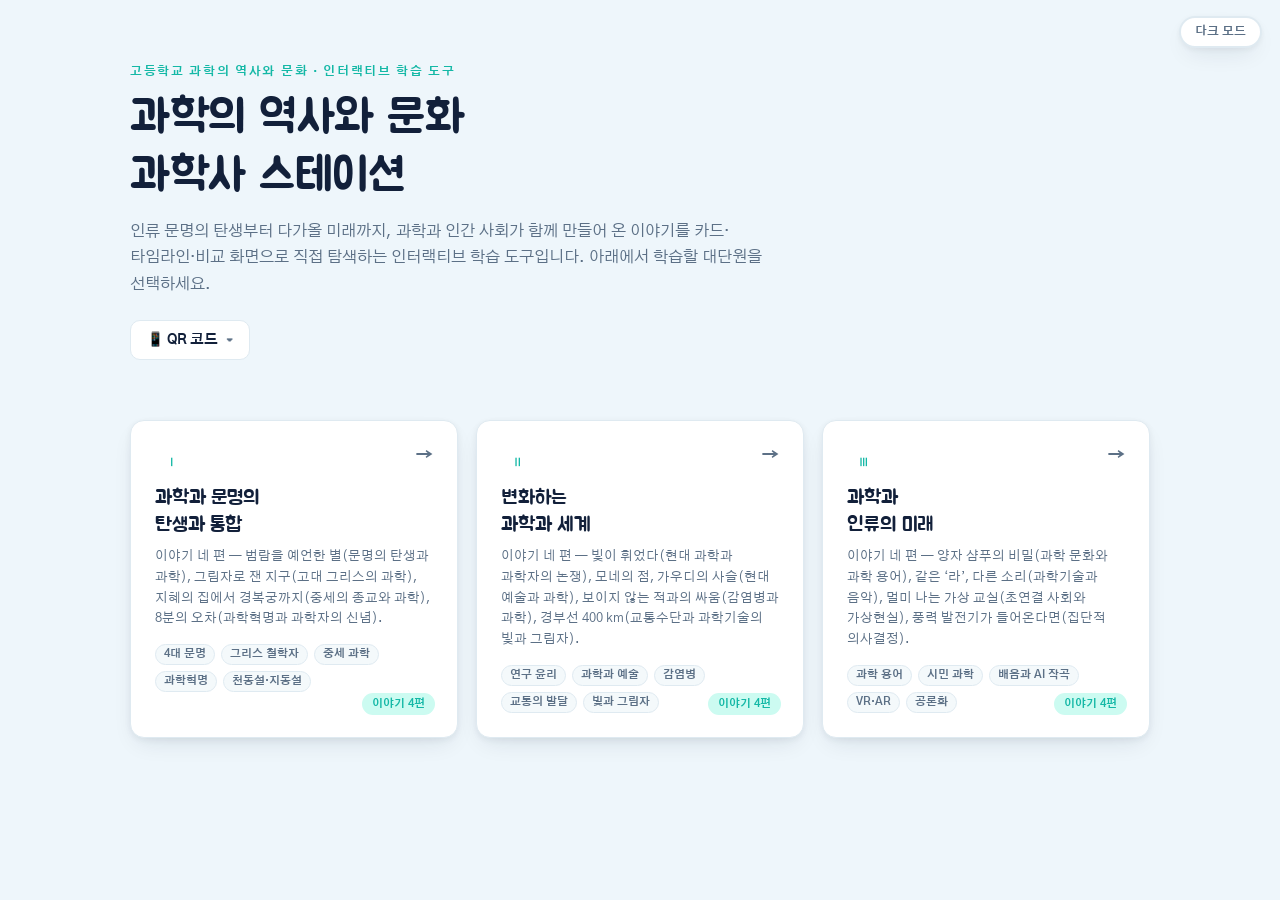
==== commit 9d8d54e4: "과학의 역사와 문화 Ⅲ: 이야기형 개편 + 수준별 문제·응용 실험실 - 이야기 네 편(양자 샴푸의 비밀 / 같은 ‘라’, 다른 소리 / 멀미 나는 가상 교실 / 풍력 발전기가 들어" ====
--- a/index.html
+++ b/index.html
@@ -79,26 +79,26 @@
   <a class="unit-card" href="1/">
     <div class="chapter">Ⅰ</div>
     <h3 class="display">과학과 문명의<br>탄생과 통합</h3>
-    <p>인류 문명의 탄생과 과학, 고대 그리스의 과학, 중세의 종교와 과학, 르네상스와 과학혁명, 과학자의 신념과 세계관을 다룹니다.</p>
+    <p>이야기 네 편 — 범람을 예언한 별(문명의 탄생과 과학), 그림자로 잰 지구(고대 그리스의 과학), 지혜의 집에서 경복궁까지(중세의 종교와 과학), 8분의 오차(과학혁명과 과학자의 신념).</p>
     <div class="topics"><span>4대 문명</span><span>그리스 철학자</span><span>중세 과학</span><span>과학혁명</span><span>천동설·지동설</span></div>
     <div class="go">→</div>
-    <div class="count">5개 소단원</div>
+    <div class="count">이야기 4편</div>
   </a>
   <a class="unit-card" href="2/">
     <div class="chapter">Ⅱ</div>
     <h3 class="display">변화하는<br>과학과 세계</h3>
-    <p>현대 과학과 사회문화, 과학자의 논쟁과 연구 규범, 현대 예술과 과학, 감염병과 과학, 교통수단의 발달, 20세기 과학기술의 빛과 그림자를 다룹니다.</p>
+    <p>이야기 네 편 — 빛이 휘었다(현대 과학과 과학자의 논쟁), 모네의 점, 가우디의 사슬(현대 예술과 과학), 보이지 않는 적과의 싸움(감염병과 과학), 경부선 400 km(교통수단과 과학기술의 빛과 그림자).</p>
     <div class="topics"><span>연구 윤리</span><span>과학과 예술</span><span>감염병</span><span>교통의 발달</span><span>빛과 그림자</span></div>
     <div class="go">→</div>
-    <div class="count">6개 소단원</div>
+    <div class="count">이야기 4편</div>
   </a>
   <a class="unit-card" href="3/">
     <div class="chapter">Ⅲ</div>
     <h3 class="display">과학과<br>인류의 미래</h3>
-    <p>새로운 문화의 등장, 과학 용어의 사회 확산, 과학기술과 결합한 음악, 인간과 기계의 연결, 가상·증강 현실, 과학기술과 시민 참여를 다룹니다.</p>
-    <div class="topics"><span>1인 미디어</span><span>AI를 보는 시선</span><span>VR·AR</span><span>시민 과학</span></div>
+    <p>이야기 네 편 — 양자 샴푸의 비밀(과학 문화와 과학 용어), 같은 ‘라’, 다른 소리(과학기술과 음악), 멀미 나는 가상 교실(초연결 사회와 가상현실), 풍력 발전기가 들어온다면(집단적 의사결정).</p>
+    <div class="topics"><span>과학 용어</span><span>시민 과학</span><span>배음과 AI 작곡</span><span>VR·AR</span><span>공론화</span></div>
     <div class="go">→</div>
-    <div class="count">6개 소단원</div>
+    <div class="count">이야기 4편</div>
   </a>
 </div>
 
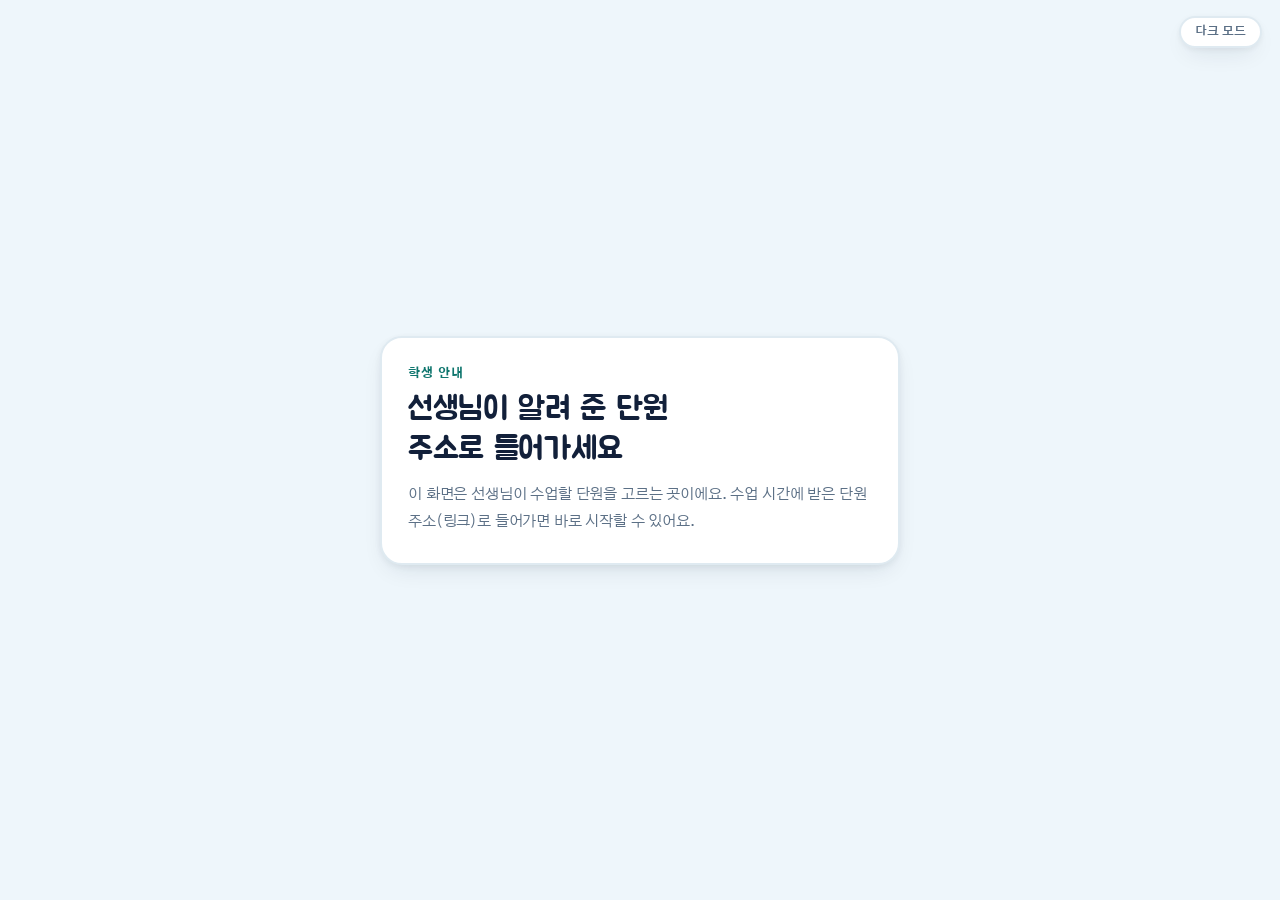
==== commit 2fc9c111: "단원별 학생 입장 QR: 교사가 단원 첫 화면에서 QR을 띄우면 학생은 그 단원으로만 들어온다 - 단원 페이지(교사 기기만): 00 들어가기 탭 맨 위 ‘학생 입장 QR 띄우기’," ====
--- a/index.html
+++ b/index.html
@@ -33,6 +33,7 @@
   .back-link a { color: var(--mist); font-size: 12px; text-decoration: none; }
   .back-link a:hover { color: var(--teal); }
 
+  .qr-note { margin-top: 18px; font-size: 13px; color: var(--mist); line-height: 1.7; }
   .qr-block { margin-top: 22px; }
   .qr-toggle {
     display: inline-flex; align-items: center; gap: 8px;
@@ -63,16 +64,7 @@
   <div class="eyebrow">고등학교 과학의 역사와 문화 · 인터랙티브 학습 도구</div>
   <h1 class="display">과학의 역사와 문화<br>과학사 스테이션</h1>
   <p>인류 문명의 탄생부터 다가올 미래까지, 과학과 인간 사회가 함께 만들어 온 이야기를 카드·타임라인·비교 화면으로 직접 탐색하는 인터랙티브 학습 도구입니다. 아래에서 학습할 대단원을 선택하세요.</p>
-  <div class="qr-block">
-    <button class="qr-toggle" id="qrToggle" type="button" aria-expanded="false">
-      <span>📱 QR 코드</span><span class="qr-caret">▾</span>
-    </button>
-    <div class="qr-panel" id="qrPanel" hidden>
-      <p class="qr-hint">학생들이 휴대폰이나 태블릿으로 찍으면 이 페이지로 바로 접속됩니다.</p>
-      <div class="qr-code" id="qrCode"></div>
-      <p class="qr-url" id="qrUrl"></p>
-    </div>
-  </div>
+  <p class="qr-note">📱 학생 입장 QR은 아래 단원 카드의 <b>QR</b> 버튼이나 각 단원의 ‘00 들어가기’ 탭에서 띄웁니다. 학생은 그 단원에만 들어갑니다.</p>
 </div>
 
 <div class="grid">
@@ -104,30 +96,5 @@
 
 <button class="theme-toggle" id="themeToggle">라이트 모드</button>
 <script src="assets/theme.js"></script>
-<script src="assets/qrcode.js"></script>
-<script>
-(function () {
-  var toggle = document.getElementById("qrToggle");
-  var panel = document.getElementById("qrPanel");
-  var holder = document.getElementById("qrCode");
-  var urlEl = document.getElementById("qrUrl");
-  var pageUrl = "https://wmfsljy-coder.github.io/science-history-culture/";
-  var built = false;
-  toggle.addEventListener("click", function () {
-    var willOpen = panel.hidden;
-    panel.hidden = !willOpen;
-    toggle.setAttribute("aria-expanded", String(willOpen));
-    toggle.classList.toggle("open", willOpen);
-    if (willOpen && !built) {
-      var qr = qrcode(0, "M");
-      qr.addData(pageUrl);
-      qr.make();
-      holder.innerHTML = qr.createSvgTag(4);
-      urlEl.textContent = pageUrl;
-      built = true;
-    }
-  });
-})();
-</script>
 </body>
 </html>
--- a/assets/theme.css
+++ b/assets/theme.css
@@ -418,3 +418,40 @@
 @media (max-width: 780px) {
   .gate, .miscon, .work, .recap, .tbl-wrap { margin-left: 16px; margin-right: 16px; }
 }
+
+/* ---------- 한글 조판 ----------
+   어절 단위로 줄을 바꾸고(keep-all), 아주 긴 영문·주소만 필요할 때 끊는다(break-word).
+   괄호·가운뎃점이 든 짧은 어절은 theme.js 가 .nw 로 묶어 한 줄에 둔다.
+   문단 끝줄에 낱말 하나만 남지 않게(text-wrap: pretty), 제목은 줄 길이를 고르게(balance).
+   본문 자간은 한글 책처럼 아주 조금 좁힌다. */
+body { overflow-wrap: break-word; line-break: strict; letter-spacing: -0.01em; }
+.nw { white-space: nowrap; }
+p, li, dd, blockquote, td, th, .say, .info-card, .detail-panel, .why, .hint, .q, .msg, .lab-task-t, .lab-hint,
+.pc-ans, .pc-s, .pc-head p, .std-note, .miscon, .gate p, .veil p, .readout .txt, .mini-card p, .compare-col p, .tip-card p, .unit-card p { text-wrap: pretty; }
+h1, h2, h3, h4, .display { text-wrap: balance; }
+
+/* ---------- 학생 화면은 이 단원만 ----------
+   ‘← 과목’ 링크와 교사용 안내는 기본으로 숨기고, 교사 기기(<html class="sth-teacher">)에서만 보인다.
+   과목 첫 화면(단원 목록)은 학생에게 안내 카드만 보인다(theme.js). */
+html:not(.sth-teacher) .rail .brand a.home, html:not(.sth-teacher) .teacher-note { display: none !important; }
+html:not(.sth-teacher) a.unit-card { visibility: hidden; }
+.gate-note { min-height: 100vh; display: flex; align-items: center; justify-content: center; padding: 24px 16px; }
+.gate-card { max-width: 520px; background: var(--card); border: 2px solid var(--line); border-radius: 22px; padding: 28px 26px; box-shadow: var(--shadow-card); }
+.gate-card h1 { font-size: clamp(24px, 6vw, 32px); font-weight: 400; margin: 8px 0 12px; }
+.gate-card p { color: var(--mist); font-size: 15px; line-height: 1.8; margin: 0; }
+.gate-card .eyebrow { font-size: 12px; letter-spacing: .08em; color: var(--teal-700); font-weight: 800; }
+
+/* ---------- 학생 입장 QR (교사 기기에서만 버튼이 생긴다) ---------- */
+.qr-btn { display: inline-block; margin-top: 10px; border: 2px solid var(--brand); background: var(--brand-100); color: var(--brand-700);
+  padding: 6px 12px; border-radius: 999px; font: inherit; font-size: 12.5px; font-weight: 800; cursor: pointer; }
+.qr-btn:hover { background: var(--brand); color: #fff; }
+.unit-card .qr-btn { margin-top: 4px; }
+.qr-full { position: fixed; inset: 0; z-index: 9999; background: rgba(10, 20, 30, .72); display: flex; align-items: center; justify-content: center; padding: 16px; }
+.qf-box { background: #fff; color: #10202e; border-radius: 26px; padding: 26px 28px 22px; text-align: center; max-width: min(96vw, 720px); max-height: 96vh; overflow: auto; }
+.qf-sub { font-size: 14px; font-weight: 800; color: #0f766e; letter-spacing: .02em; }
+.qf-title { font-family: "Jua", "Gothic A1", sans-serif; font-size: clamp(24px, 4.5vw, 40px); margin: 6px 0 14px; line-height: 1.25; }
+.qf-code { width: min(64vh, 80vw); height: min(64vh, 80vw); margin: 0 auto; }
+.qf-code svg { width: 100%; height: 100%; display: block; }
+.qf-url { font-family: ui-monospace, Menlo, monospace; font-size: clamp(13px, 2vw, 18px); margin: 12px 0 4px; word-break: break-all; color: #10202e; }
+.qf-hint { font-size: 13.5px; color: #5b6b7b; margin: 4px 0 14px; }
+@media print { .qr-btn { display: none !important; } }
